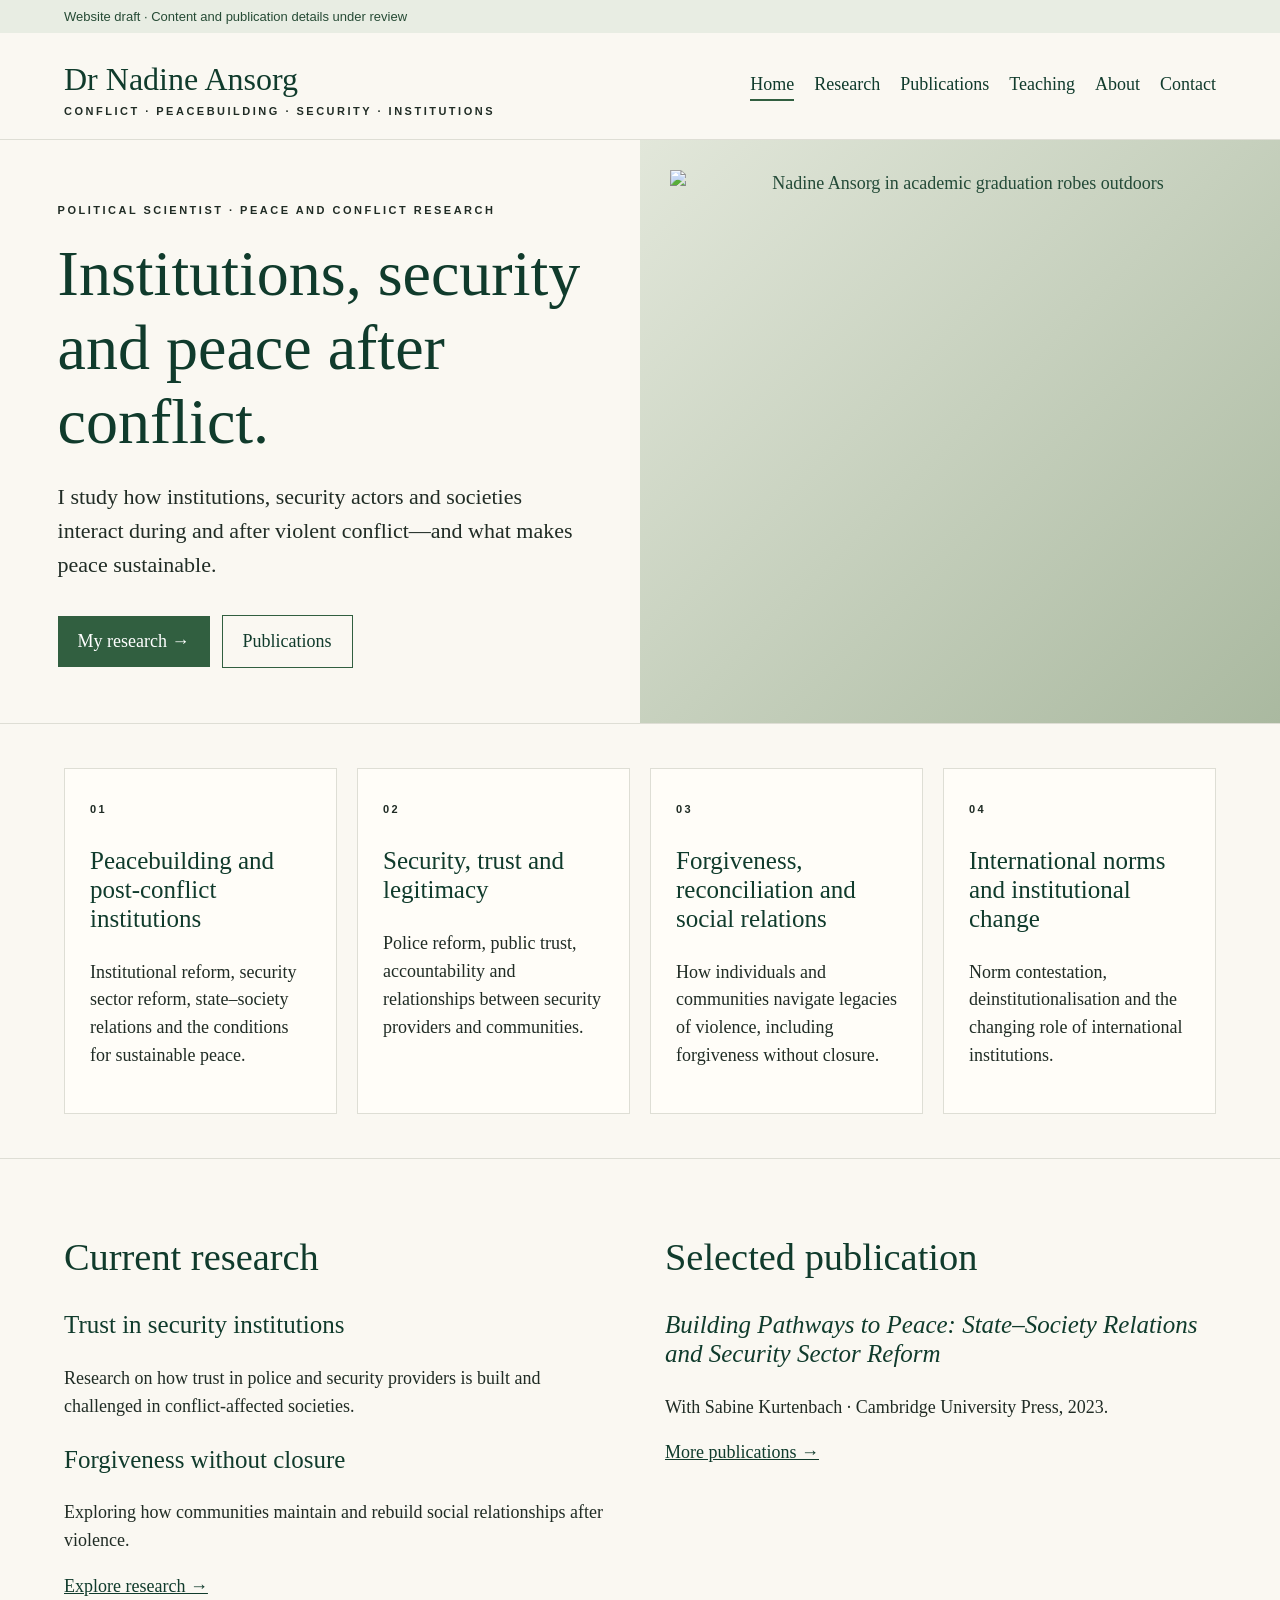
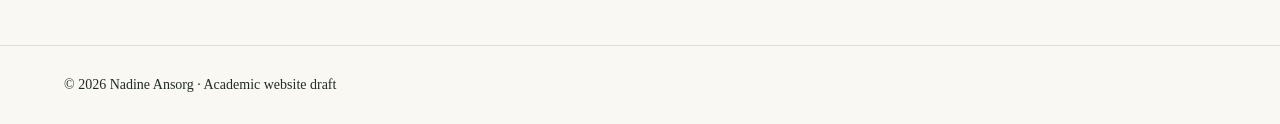
==== index.html @ 6b569afd "Prepare homepage for original graduation portrait" ====
<!doctype html><html lang="en"><head><meta charset="utf-8"><meta name="viewport" content="width=device-width,initial-scale=1"><meta name="description" content="Dr Nadine Ansorg: conflict, peacebuilding, security and institutions."><title>Home | Dr Nadine Ansorg</title><link rel="stylesheet" href="style.css"></head><body data-page="Home"><div class="draft">Website draft · Content and publication details under review</div><header></header><main><div class="hero"><div class="copy"><span class="eyebrow">Political scientist · Peace and conflict research</span><h1>Institutions, security and peace after conflict.</h1><p class="lead">I study how institutions, security actors and societies interact during and after violent conflict—and what makes peace sustainable.</p><a class="button" href="research.html">My research →</a><a class="button alt" href="publications.html">Publications</a></div><div class="photo"><img src="assets/portrait.jpg" alt="Nadine Ansorg in academic graduation robes outdoors" loading="eager"></div></div><section class="divider"><div class="grid"><article class="tile"><span class="eyebrow">01</span><h3>Peacebuilding and post-conflict institutions</h3><p>Institutional reform, security sector reform, state–society relations and the conditions for sustainable peace.</p></article><article class="tile"><span class="eyebrow">02</span><h3>Security, trust and legitimacy</h3><p>Police reform, public trust, accountability and relationships between security providers and communities.</p></article><article class="tile"><span class="eyebrow">03</span><h3>Forgiveness, reconciliation and social relations</h3><p>How individuals and communities navigate legacies of violence, including forgiveness without closure.</p></article><article class="tile"><span class="eyebrow">04</span><h3>International norms and institutional change</h3><p>Norm contestation, deinstitutionalisation and the changing role of international institutions.</p></article></div></section><section class="divider split"><div><h2>Current research</h2><h3>Trust in security institutions</h3><p>Research on how trust in police and security providers is built and challenged in conflict-affected societies.</p><h3>Forgiveness without closure</h3><p>Exploring how communities maintain and rebuild social relationships after violence.</p><a href="research.html">Explore research →</a></div><div><h2>Selected publication</h2><h3><em>Building Pathways to Peace: State–Society Relations and Security Sector Reform</em></h3><p>With Sabine Kurtenbach · Cambridge University Press, 2023.</p><a href="publications.html">More publications →</a></div></section></main><footer></footer><script src="site.js"></script></body></html>
---- style.css ----
:root{--g:#103b2c;--a:#315f40;--bg:#faf8f2;--line:#deded5}*{box-sizing:border-box}body{margin:0;background:var(--bg);color:#202c25;font:18px/1.55 Georgia,serif}a{color:var(--g)}header{display:flex;justify-content:space-between;gap:24px;align-items:center;padding:22px 5%;border-bottom:1px solid var(--line)}.brand{font-size:32px;text-decoration:none}.tag,.eyebrow{font:700 11px Arial,sans-serif;letter-spacing:2.5px;text-transform:uppercase}nav{display:flex;flex-wrap:wrap;gap:20px}nav a{text-decoration:none}nav .active{border-bottom:2px solid var(--a)}main{max-width:1450px;margin:auto}section,.intro{padding:44px 5%}.intro{max-width:950px}h1,h2,h3{color:var(--g);font-weight:400;line-height:1.15}h1{font-size:clamp(42px,5vw,75px);margin:15px 0}h2{font-size:clamp(30px,3vw,44px)}h3{font-size:25px}p{max-width:72ch}.lead{font-size:22px}.hero{display:grid;grid-template-columns:1fr 1fr;min-height:470px}.hero .copy{padding:55px 9%;align-self:center}.hero .photo{background:linear-gradient(135deg,#e2e7da,#aab9a0);display:grid;place-items:center;text-align:center;color:#244b38;padding:30px}.photo img{width:100%;height:100%;object-fit:cover}.button{display:inline-block;background:var(--a);color:white;padding:12px 20px;text-decoration:none;margin:10px 12px 0 0}.button.alt{background:transparent;border:1px solid var(--a);color:var(--g)}.grid{display:grid;grid-template-columns:repeat(4,1fr);gap:20px}.grid.two{grid-template-columns:repeat(2,1fr)}.tile{background:#fffdf8;border:1px solid var(--line);padding:25px;min-height:220px}.divider{border-top:1px solid var(--line)}.split{display:grid;grid-template-columns:1fr 1fr;gap:50px}.pub{padding:18px 0;border-bottom:1px solid var(--line)}.muted{color:#657066}.note{background:#eef0e8;padding:26px}.draft{background:#e8ede3;color:#264b35;padding:9px 5%;font:13px Arial,sans-serif}footer{border-top:1px solid var(--line);padding:28px 5%;font-size:14px}@media(max-width:900px){header{display:block}nav{margin-top:20px}.hero,.split{grid-template-columns:1fr}.hero .photo{min-height:320px}.grid{grid-template-columns:repeat(2,1fr)}}@media(max-width:580px){.grid,.grid.two{grid-template-columns:1fr}section,.intro{padding:28px 5%}}
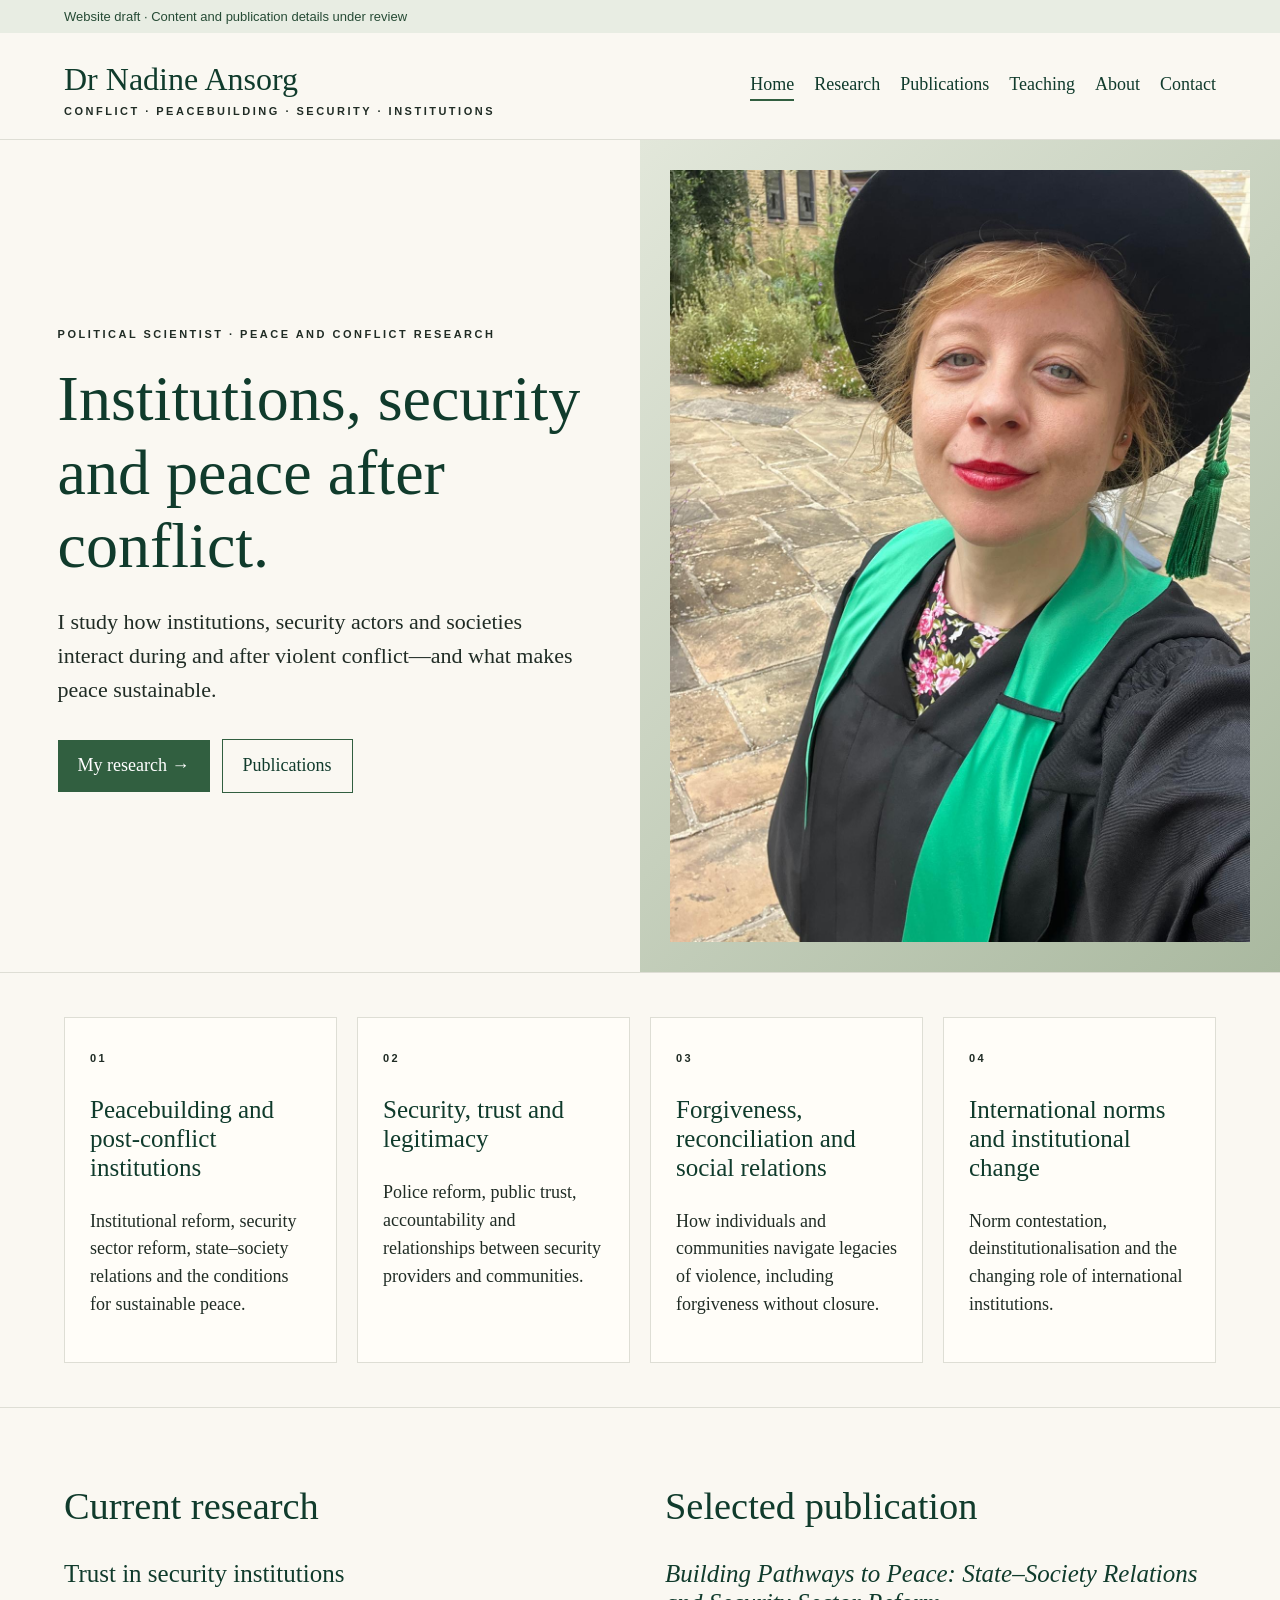
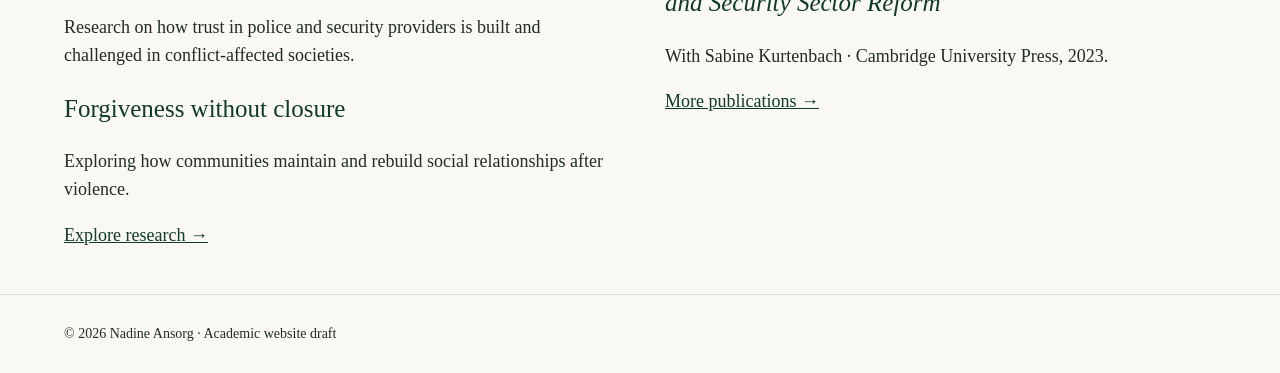
==== commit cf2b403a: "Connect homepage portrait to uploaded original photograph" ====
--- a/index.html
+++ b/index.html
@@ -1 +1 @@
-<!doctype html><html lang="en"><head><meta charset="utf-8"><meta name="viewport" content="width=device-width,initial-scale=1"><meta name="description" content="Dr Nadine Ansorg: conflict, peacebuilding, security and institutions."><title>Home | Dr Nadine Ansorg</title><link rel="stylesheet" href="style.css"></head><body data-page="Home"><div class="draft">Website draft · Content and publication details under review</div><header></header><main><div class="hero"><div class="copy"><span class="eyebrow">Political scientist · Peace and conflict research</span><h1>Institutions, security and peace after conflict.</h1><p class="lead">I study how institutions, security actors and societies interact during and after violent conflict—and what makes peace sustainable.</p><a class="button" href="research.html">My research →</a><a class="button alt" href="publications.html">Publications</a></div><div class="photo"><img src="assets/portrait.jpg" alt="Nadine Ansorg in academic graduation robes outdoors" loading="eager"></div></div><section class="divider"><div class="grid"><article class="tile"><span class="eyebrow">01</span><h3>Peacebuilding and post-conflict institutions</h3><p>Institutional reform, security sector reform, state–society relations and the conditions for sustainable peace.</p></article><article class="tile"><span class="eyebrow">02</span><h3>Security, trust and legitimacy</h3><p>Police reform, public trust, accountability and relationships between security providers and communities.</p></article><article class="tile"><span class="eyebrow">03</span><h3>Forgiveness, reconciliation and social relations</h3><p>How individuals and communities navigate legacies of violence, including forgiveness without closure.</p></article><article class="tile"><span class="eyebrow">04</span><h3>International norms and institutional change</h3><p>Norm contestation, deinstitutionalisation and the changing role of international institutions.</p></article></div></section><section class="divider split"><div><h2>Current research</h2><h3>Trust in security institutions</h3><p>Research on how trust in police and security providers is built and challenged in conflict-affected societies.</p><h3>Forgiveness without closure</h3><p>Exploring how communities maintain and rebuild social relationships after violence.</p><a href="research.html">Explore research →</a></div><div><h2>Selected publication</h2><h3><em>Building Pathways to Peace: State–Society Relations and Security Sector Reform</em></h3><p>With Sabine Kurtenbach · Cambridge University Press, 2023.</p><a href="publications.html">More publications →</a></div></section></main><footer></footer><script src="site.js"></script></body></html>+<!doctype html><html lang="en"><head><meta charset="utf-8"><meta name="viewport" content="width=device-width,initial-scale=1"><meta name="description" content="Dr Nadine Ansorg: conflict, peacebuilding, security and institutions."><title>Home | Dr Nadine Ansorg</title><link rel="stylesheet" href="style.css"></head><body data-page="Home"><div class="draft">Website draft · Content and publication details under review</div><header></header><main><div class="hero"><div class="copy"><span class="eyebrow">Political scientist · Peace and conflict research</span><h1>Institutions, security and peace after conflict.</h1><p class="lead">I study how institutions, security actors and societies interact during and after violent conflict—and what makes peace sustainable.</p><a class="button" href="research.html">My research →</a><a class="button alt" href="publications.html">Publications</a></div><div class="photo"><img src="WhatsApp%20Image%202026-11-01%20at%2011.00.04%20%282%29.jpeg" alt="Nadine Ansorg in academic graduation robes outdoors" loading="eager"></div></div><section class="divider"><div class="grid"><article class="tile"><span class="eyebrow">01</span><h3>Peacebuilding and post-conflict institutions</h3><p>Institutional reform, security sector reform, state–society relations and the conditions for sustainable peace.</p></article><article class="tile"><span class="eyebrow">02</span><h3>Security, trust and legitimacy</h3><p>Police reform, public trust, accountability and relationships between security providers and communities.</p></article><article class="tile"><span class="eyebrow">03</span><h3>Forgiveness, reconciliation and social relations</h3><p>How individuals and communities navigate legacies of violence, including forgiveness without closure.</p></article><article class="tile"><span class="eyebrow">04</span><h3>International norms and institutional change</h3><p>Norm contestation, deinstitutionalisation and the changing role of international institutions.</p></article></div></section><section class="divider split"><div><h2>Current research</h2><h3>Trust in security institutions</h3><p>Research on how trust in police and security providers is built and challenged in conflict-affected societies.</p><h3>Forgiveness without closure</h3><p>Exploring how communities maintain and rebuild social relationships after violence.</p><a href="research.html">Explore research →</a></div><div><h2>Selected publication</h2><h3><em>Building Pathways to Peace: State–Society Relations and Security Sector Reform</em></h3><p>With Sabine Kurtenbach · Cambridge University Press, 2023.</p><a href="publications.html">More publications →</a></div></section></main><footer></footer><script src="site.js"></script></body></html>
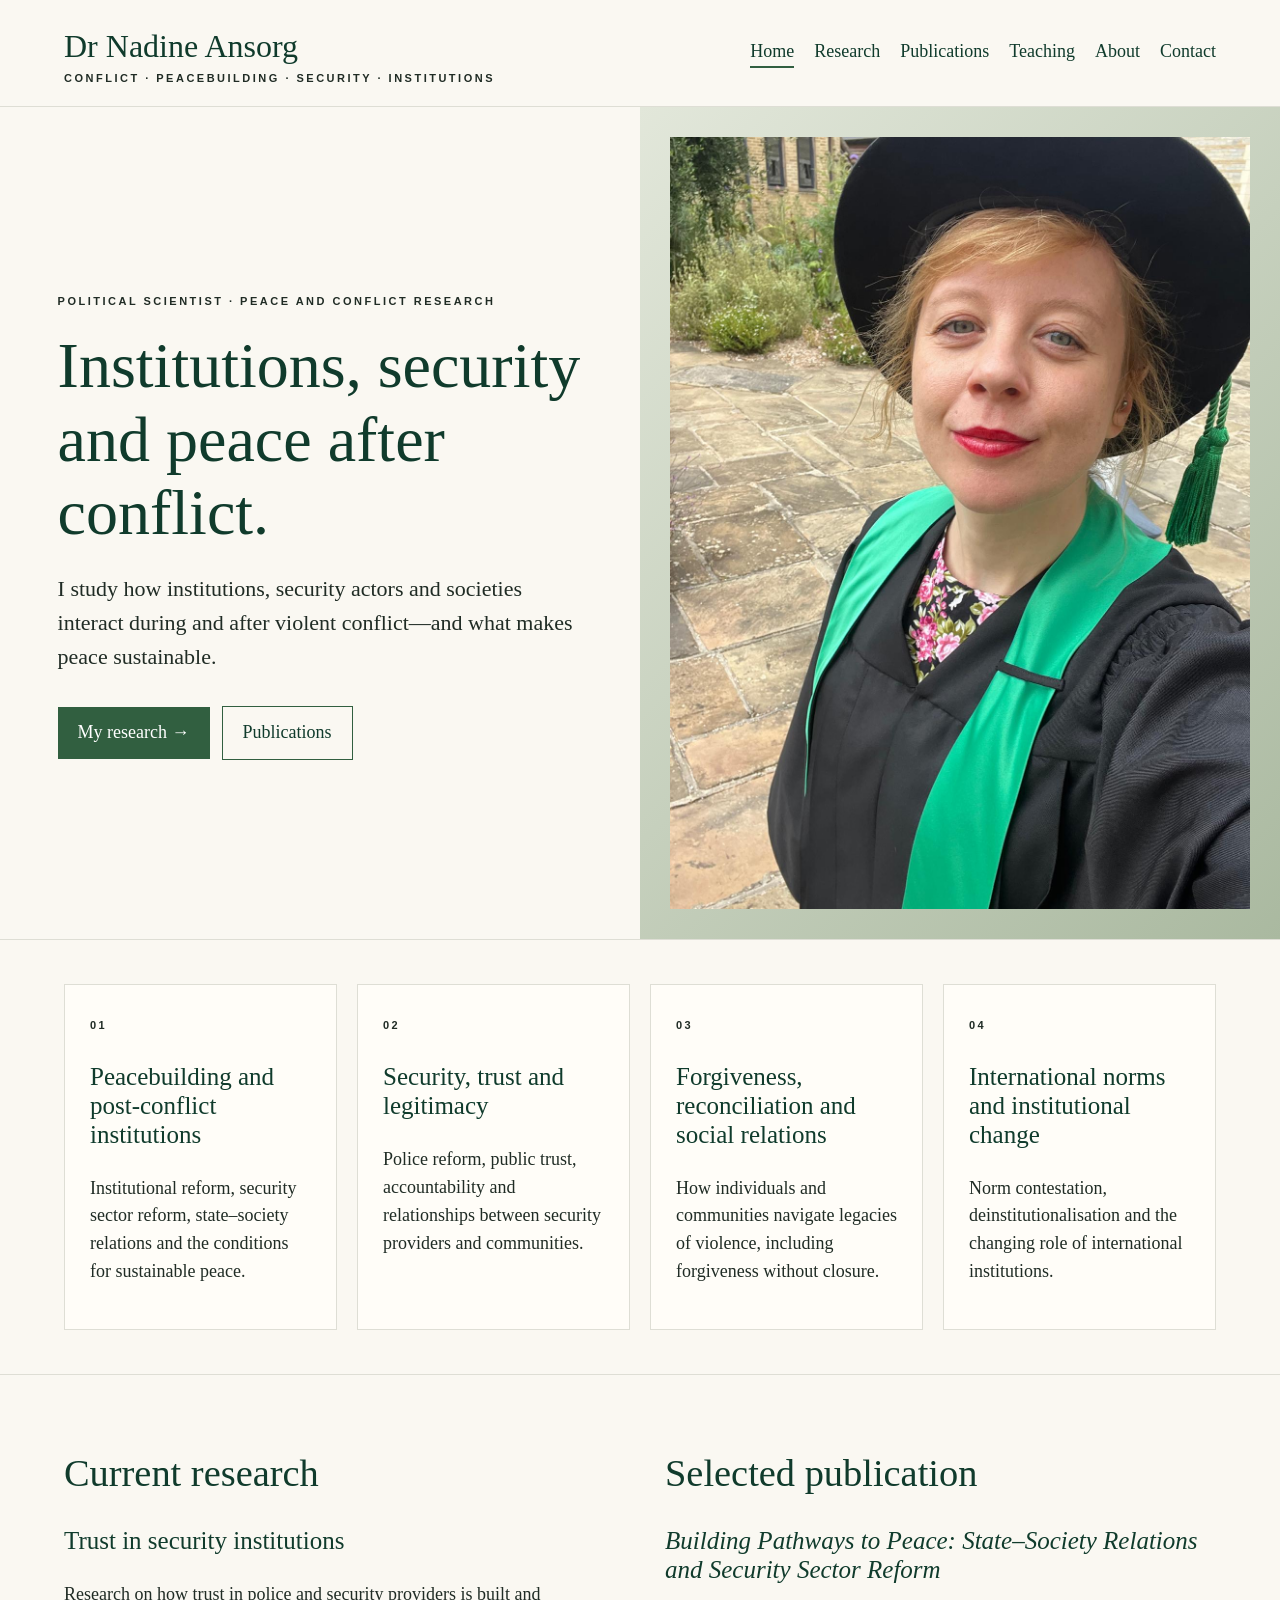
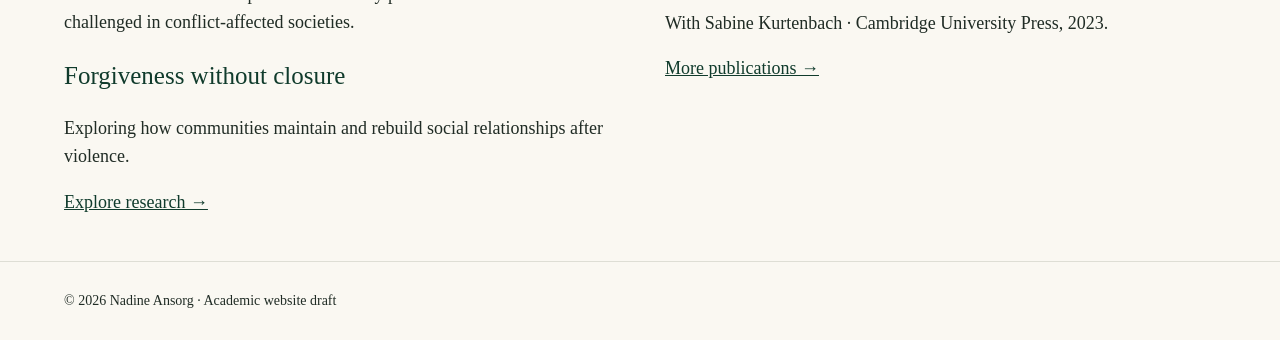
==== commit 6ec63e39: "Remove draft labels for website launch" ====
--- a/index.html
+++ b/index.html
@@ -1 +1 @@
-<!doctype html><html lang="en"><head><meta charset="utf-8"><meta name="viewport" content="width=device-width,initial-scale=1"><meta name="description" content="Dr Nadine Ansorg: conflict, peacebuilding, security and institutions."><title>Home | Dr Nadine Ansorg</title><link rel="stylesheet" href="style.css"></head><body data-page="Home"><div class="draft">Website draft · Content and publication details under review</div><header></header><main><div class="hero"><div class="copy"><span class="eyebrow">Political scientist · Peace and conflict research</span><h1>Institutions, security and peace after conflict.</h1><p class="lead">I study how institutions, security actors and societies interact during and after violent conflict—and what makes peace sustainable.</p><a class="button" href="research.html">My research →</a><a class="button alt" href="publications.html">Publications</a></div><div class="photo"><img src="WhatsApp%20Image%202026-11-01%20at%2011.00.04%20%282%29.jpeg" alt="Nadine Ansorg in academic graduation robes outdoors" loading="eager"></div></div><section class="divider"><div class="grid"><article class="tile"><span class="eyebrow">01</span><h3>Peacebuilding and post-conflict institutions</h3><p>Institutional reform, security sector reform, state–society relations and the conditions for sustainable peace.</p></article><article class="tile"><span class="eyebrow">02</span><h3>Security, trust and legitimacy</h3><p>Police reform, public trust, accountability and relationships between security providers and communities.</p></article><article class="tile"><span class="eyebrow">03</span><h3>Forgiveness, reconciliation and social relations</h3><p>How individuals and communities navigate legacies of violence, including forgiveness without closure.</p></article><article class="tile"><span class="eyebrow">04</span><h3>International norms and institutional change</h3><p>Norm contestation, deinstitutionalisation and the changing role of international institutions.</p></article></div></section><section class="divider split"><div><h2>Current research</h2><h3>Trust in security institutions</h3><p>Research on how trust in police and security providers is built and challenged in conflict-affected societies.</p><h3>Forgiveness without closure</h3><p>Exploring how communities maintain and rebuild social relationships after violence.</p><a href="research.html">Explore research →</a></div><div><h2>Selected publication</h2><h3><em>Building Pathways to Peace: State–Society Relations and Security Sector Reform</em></h3><p>With Sabine Kurtenbach · Cambridge University Press, 2023.</p><a href="publications.html">More publications →</a></div></section></main><footer></footer><script src="site.js"></script></body></html>+<!doctype html><html lang="en"><head><meta charset="utf-8"><meta name="viewport" content="width=device-width,initial-scale=1"><meta name="description" content="Dr Nadine Ansorg: conflict, peacebuilding, security and institutions."><title>Home | Dr Nadine Ansorg</title><link rel="stylesheet" href="style.css"></head><body data-page="Home"><header></header><main><div class="hero"><div class="copy"><span class="eyebrow">Political scientist · Peace and conflict research</span><h1>Institutions, security and peace after conflict.</h1><p class="lead">I study how institutions, security actors and societies interact during and after violent conflict—and what makes peace sustainable.</p><a class="button" href="research.html">My research →</a><a class="button alt" href="publications.html">Publications</a></div><div class="photo"><img src="WhatsApp%20Image%202026-11-01%20at%2011.00.04%20%282%29.jpeg" alt="Nadine Ansorg in academic graduation robes outdoors" loading="eager"></div></div><section class="divider"><div class="grid"><article class="tile"><span class="eyebrow">01</span><h3>Peacebuilding and post-conflict institutions</h3><p>Institutional reform, security sector reform, state–society relations and the conditions for sustainable peace.</p></article><article class="tile"><span class="eyebrow">02</span><h3>Security, trust and legitimacy</h3><p>Police reform, public trust, accountability and relationships between security providers and communities.</p></article><article class="tile"><span class="eyebrow">03</span><h3>Forgiveness, reconciliation and social relations</h3><p>How individuals and communities navigate legacies of violence, including forgiveness without closure.</p></article><article class="tile"><span class="eyebrow">04</span><h3>International norms and institutional change</h3><p>Norm contestation, deinstitutionalisation and the changing role of international institutions.</p></article></div></section><section class="divider split"><div><h2>Current research</h2><h3>Trust in security institutions</h3><p>Research on how trust in police and security providers is built and challenged in conflict-affected societies.</p><h3>Forgiveness without closure</h3><p>Exploring how communities maintain and rebuild social relationships after violence.</p><a href="research.html">Explore research →</a></div><div><h2>Selected publication</h2><h3><em>Building Pathways to Peace: State–Society Relations and Security Sector Reform</em></h3><p>With Sabine Kurtenbach · Cambridge University Press, 2023.</p><a href="publications.html">More publications →</a></div></section></main><footer></footer><script src="site.js"></script></body></html>
--- a/style.css
+++ b/style.css
@@ -1 +1,11 @@
-:root{--g:#103b2c;--a:#315f40;--bg:#faf8f2;--line:#deded5}*{box-sizing:border-box}body{margin:0;background:var(--bg);color:#202c25;font:18px/1.55 Georgia,serif}a{color:var(--g)}header{display:flex;justify-content:space-between;gap:24px;align-items:center;padding:22px 5%;border-bottom:1px solid var(--line)}.brand{font-size:32px;text-decoration:none}.tag,.eyebrow{font:700 11px Arial,sans-serif;letter-spacing:2.5px;text-transform:uppercase}nav{display:flex;flex-wrap:wrap;gap:20px}nav a{text-decoration:none}nav .active{border-bottom:2px solid var(--a)}main{max-width:1450px;margin:auto}section,.intro{padding:44px 5%}.intro{max-width:950px}h1,h2,h3{color:var(--g);font-weight:400;line-height:1.15}h1{font-size:clamp(42px,5vw,75px);margin:15px 0}h2{font-size:clamp(30px,3vw,44px)}h3{font-size:25px}p{max-width:72ch}.lead{font-size:22px}.hero{display:grid;grid-template-columns:1fr 1fr;min-height:470px}.hero .copy{padding:55px 9%;align-self:center}.hero .photo{background:linear-gradient(135deg,#e2e7da,#aab9a0);display:grid;place-items:center;text-align:center;color:#244b38;padding:30px}.photo img{width:100%;height:100%;object-fit:cover}.button{display:inline-block;background:var(--a);color:white;padding:12px 20px;text-decoration:none;margin:10px 12px 0 0}.button.alt{background:transparent;border:1px solid var(--a);color:var(--g)}.grid{display:grid;grid-template-columns:repeat(4,1fr);gap:20px}.grid.two{grid-template-columns:repeat(2,1fr)}.tile{background:#fffdf8;border:1px solid var(--line);padding:25px;min-height:220px}.divider{border-top:1px solid var(--line)}.split{display:grid;grid-template-columns:1fr 1fr;gap:50px}.pub{padding:18px 0;border-bottom:1px solid var(--line)}.muted{color:#657066}.note{background:#eef0e8;padding:26px}.draft{background:#e8ede3;color:#264b35;padding:9px 5%;font:13px Arial,sans-serif}footer{border-top:1px solid var(--line);padding:28px 5%;font-size:14px}@media(max-width:900px){header{display:block}nav{margin-top:20px}.hero,.split{grid-template-columns:1fr}.hero .photo{min-height:320px}.grid{grid-template-columns:repeat(2,1fr)}}@media(max-width:580px){.grid,.grid.two{grid-template-columns:1fr}section,.intro{padding:28px 5%}}+:root{--g:#103b2c;--a:#315f40;--bg:#faf8f2;--line:#deded5}*{box-sizing:border-box}body{margin:0;background:var(--bg);color:#202c25;font:18px/1.55 Georgia,serif}a{color:var(--g)}header{display:flex;justify-content:space-between;gap:24px;align-items:center;padding:22px 5%;border-bottom:1px solid var(--line)}.brand{font-size:32px;text-decoration:none}.tag,.eyebrow{font:700 11px Arial,sans-serif;letter-spacing:2.5px;text-transform:uppercase}nav{display:flex;flex-wrap:wrap;gap:20px}nav a{text-decoration:none}nav .active{border-bottom:2px solid var(--a)}main{max-width:1450px;margin:auto}section,.intro{padding:44px 5%}.intro{max-width:950px}h1,h2,h3{color:var(--g);font-weight:400;line-height:1.15}h1{font-size:clamp(42px,5vw,75px);margin:15px 0}h2{font-size:clamp(30px,3vw,44px)}h3{font-size:25px}p{max-width:72ch}.lead{font-size:22px}.hero{display:grid;grid-template-columns:1fr 1fr;min-height:470px}.hero .copy{padding:55px 9%;align-self:center}.hero .photo{background:linear-gradient(135deg,#e2e7da,#aab9a0);display:grid;place-items:center;text-align:center;color:#244b38;padding:30px}.photo img{width:100%;height:100%;object-fit:cover}.button{display:inline-block;background:var(--a);color:white;padding:12px 20px;text-decoration:none;margin:10px 12px 0 0}.button.alt{background:transparent;border:1px solid var(--a);color:var(--g)}.grid{display:grid;grid-template-columns:repeat(4,1fr);gap:20px}.grid.two{grid-template-columns:repeat(2,1fr)}.tile{background:#fffdf8;border:1px solid var(--line);padding:25px;min-height:220px}.divider{border-top:1px solid var(--line)}.split{display:grid;grid-template-columns:1fr 1fr;gap:50px}.pub{padding:18px 0;border-bottom:1px solid var(--line)}.muted{color:#657066}.note{background:#eef0e8;padding:26px}.draft{background:#e8ede3;color:#264b35;padding:9px 5%;font:13px Arial,sans-serif}footer{border-top:1px solid var(--line);padding:28px 5%;font-size:14px}@media(max-width:900px){header{display:block}nav{margin-top:20px}.hero,.split{grid-template-columns:1fr}.hero .photo{min-height:320px}.grid{grid-template-columns:repeat(2,1fr)}}@media(max-width:580px){.grid,.grid.two{grid-template-columns:1fr}section,.intro{padding:28px 5%}}
+.about-portrait{min-height:380px;max-height:620px;overflow:hidden;background:#e2e7da}.about-portrait img{width:100%;height:100%;max-height:620px;object-fit:cover;display:block}
+
+.books-list{display:grid;grid-template-columns:repeat(2,minmax(0,1fr));gap:28px}.book-entry{display:grid;grid-template-columns:130px 1fr;gap:22px;padding:22px 0;border-bottom:1px solid var(--line)}.book-entry h3,.pub h3{margin:10px 0}.book-cover{aspect-ratio:2/3;background:#dce4d7;color:#214734;padding:14px;display:flex;flex-direction:column;justify-content:space-between;overflow-wrap:anywhere;font-size:13px}.book-cover strong{font-size:16px;line-height:1.25;font-weight:normal}.pub{max-width:900px}@media(max-width:800px){.books-list{grid-template-columns:1fr}}@media(max-width:480px){.book-entry{grid-template-columns:95px 1fr;gap:14px}}
+
+.real-cover{padding:0;background:#e3e9dd;position:relative;overflow:hidden}.real-cover img{width:100%;height:100%;object-fit:contain;display:block}.real-cover .cover-fallback{display:none}.real-cover.no-image{padding:14px}.real-cover.no-image .cover-fallback{display:block}.pub a,.book-entry a{font:14px Arial,sans-serif;color:#315f40;text-underline-offset:3px}.pub h3{font-size:23px}
+
+.supervision-list{list-style:none;margin:16px 0 0;padding:0}.supervision-list li{padding:15px 0;border-bottom:1px solid var(--line)}.supervision-list strong{display:block;margin-bottom:5px}.supervision-list span{display:block;line-height:1.55}
+
+/* Responsive navigation and readability refinements */
+@media(max-width:580px){header{padding:18px 5%}.brand{font-size:27px}.tag{letter-spacing:1.5px;line-height:1.5;margin-top:5px}nav{gap:10px 16px}nav a{font-size:16px}.hero .copy{padding:35px 5%}.hero .photo{padding:0;min-height:260px}.lead{font-size:20px}.tile{min-height:0;padding:20px}.book-entry{grid-template-columns:minmax(80px,95px) minmax(0,1fr)}.book-entry h3{overflow-wrap:anywhere;font-size:21px}.supervision-list li{overflow-wrap:anywhere}}a:focus-visible{outline:2px solid var(--a);outline-offset:3px}
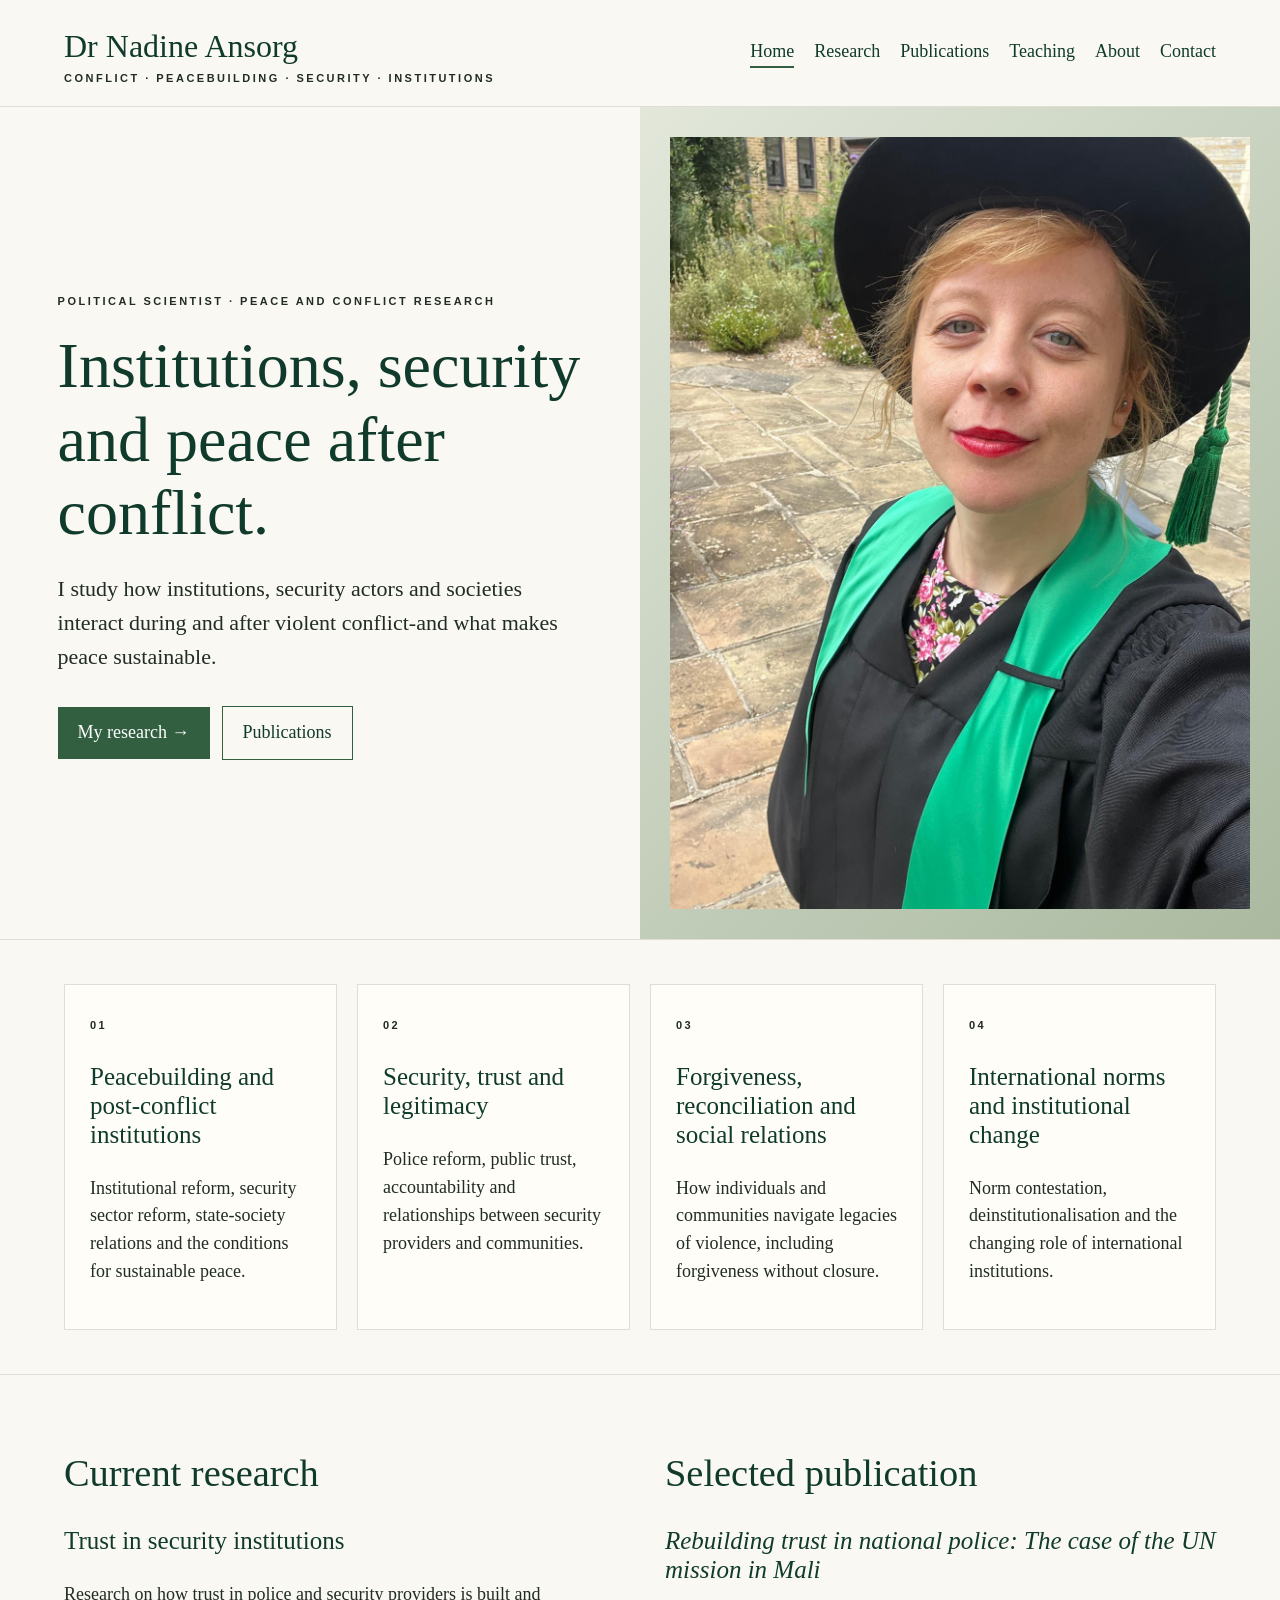
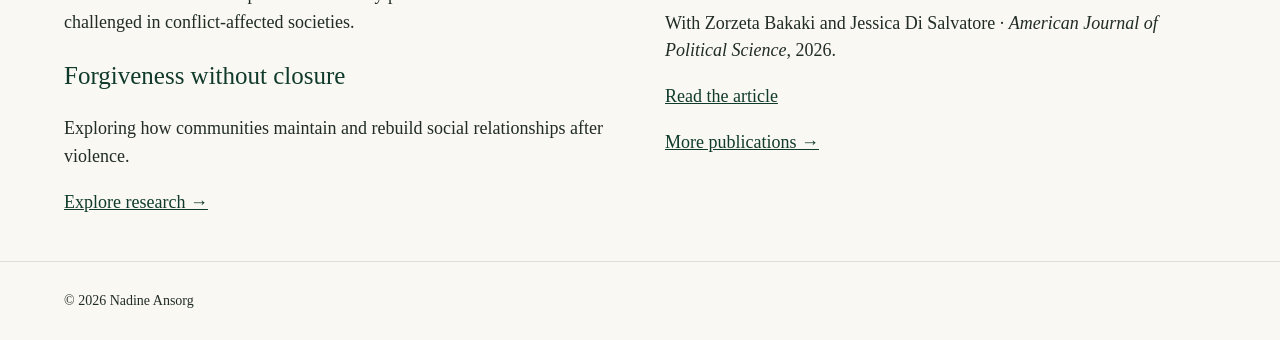
==== commit f7691b2a: "Update website content and navigation following review" ====
--- a/index.html
+++ b/index.html
@@ -1 +1 @@
-<!doctype html><html lang="en"><head><meta charset="utf-8"><meta name="viewport" content="width=device-width,initial-scale=1"><meta name="description" content="Dr Nadine Ansorg: conflict, peacebuilding, security and institutions."><title>Home | Dr Nadine Ansorg</title><link rel="stylesheet" href="style.css"></head><body data-page="Home"><header></header><main><div class="hero"><div class="copy"><span class="eyebrow">Political scientist · Peace and conflict research</span><h1>Institutions, security and peace after conflict.</h1><p class="lead">I study how institutions, security actors and societies interact during and after violent conflict—and what makes peace sustainable.</p><a class="button" href="research.html">My research →</a><a class="button alt" href="publications.html">Publications</a></div><div class="photo"><img src="WhatsApp%20Image%202026-11-01%20at%2011.00.04%20%282%29.jpeg" alt="Nadine Ansorg in academic graduation robes outdoors" loading="eager"></div></div><section class="divider"><div class="grid"><article class="tile"><span class="eyebrow">01</span><h3>Peacebuilding and post-conflict institutions</h3><p>Institutional reform, security sector reform, state–society relations and the conditions for sustainable peace.</p></article><article class="tile"><span class="eyebrow">02</span><h3>Security, trust and legitimacy</h3><p>Police reform, public trust, accountability and relationships between security providers and communities.</p></article><article class="tile"><span class="eyebrow">03</span><h3>Forgiveness, reconciliation and social relations</h3><p>How individuals and communities navigate legacies of violence, including forgiveness without closure.</p></article><article class="tile"><span class="eyebrow">04</span><h3>International norms and institutional change</h3><p>Norm contestation, deinstitutionalisation and the changing role of international institutions.</p></article></div></section><section class="divider split"><div><h2>Current research</h2><h3>Trust in security institutions</h3><p>Research on how trust in police and security providers is built and challenged in conflict-affected societies.</p><h3>Forgiveness without closure</h3><p>Exploring how communities maintain and rebuild social relationships after violence.</p><a href="research.html">Explore research →</a></div><div><h2>Selected publication</h2><h3><em>Building Pathways to Peace: State–Society Relations and Security Sector Reform</em></h3><p>With Sabine Kurtenbach · Cambridge University Press, 2023.</p><a href="publications.html">More publications →</a></div></section></main><footer></footer><script src="site.js"></script></body></html>+<!doctype html><html lang="en"><head><meta charset="utf-8"><meta name="viewport" content="width=device-width,initial-scale=1"><meta name="description" content="Dr Nadine Ansorg: conflict, peacebuilding, security and institutions."><title>Home | Dr Nadine Ansorg</title><link rel="stylesheet" href="style.css"></head><body data-page="Home"><header></header><main><div class="hero"><div class="copy"><span class="eyebrow">Political scientist · Peace and conflict research</span><h1>Institutions, security and peace after conflict.</h1><p class="lead">I study how institutions, security actors and societies interact during and after violent conflict-and what makes peace sustainable.</p><a class="button" href="research.html">My research →</a><a class="button alt" href="publications.html">Publications</a></div><div class="photo"><img src="WhatsApp%20Image%202026-11-01%20at%2011.00.04%20%282%29.jpeg" alt="Nadine Ansorg in academic graduation robes outdoors" loading="eager"></div></div><section class="divider"><div class="grid"><article class="tile"><span class="eyebrow">01</span><h3>Peacebuilding and post-conflict institutions</h3><p>Institutional reform, security sector reform, state-society relations and the conditions for sustainable peace.</p></article><article class="tile"><span class="eyebrow">02</span><h3>Security, trust and legitimacy</h3><p>Police reform, public trust, accountability and relationships between security providers and communities.</p></article><article class="tile"><span class="eyebrow">03</span><h3>Forgiveness, reconciliation and social relations</h3><p>How individuals and communities navigate legacies of violence, including forgiveness without closure.</p></article><article class="tile"><span class="eyebrow">04</span><h3>International norms and institutional change</h3><p>Norm contestation, deinstitutionalisation and the changing role of international institutions.</p></article></div></section><section class="divider split"><div><h2>Current research</h2><h3>Trust in security institutions</h3><p>Research on how trust in police and security providers is built and challenged in conflict-affected societies.</p><h3>Forgiveness without closure</h3><p>Exploring how communities maintain and rebuild social relationships after violence.</p><a href="research.html">Explore research →</a></div><div><h2>Selected publication</h2><h3><em>Rebuilding trust in national police: The case of the UN mission in Mali</em></h3><p>With Zorzeta Bakaki and Jessica Di Salvatore · <em>American Journal of Political Science</em>, 2026.</p><p><a href="https://doi.org/10.1111/ajps.70066" target="_blank" rel="noopener noreferrer">Read the article</a></p><a href="publications.html">More publications →</a></div></section></main><footer></footer><script src="site.js"></script></body></html>
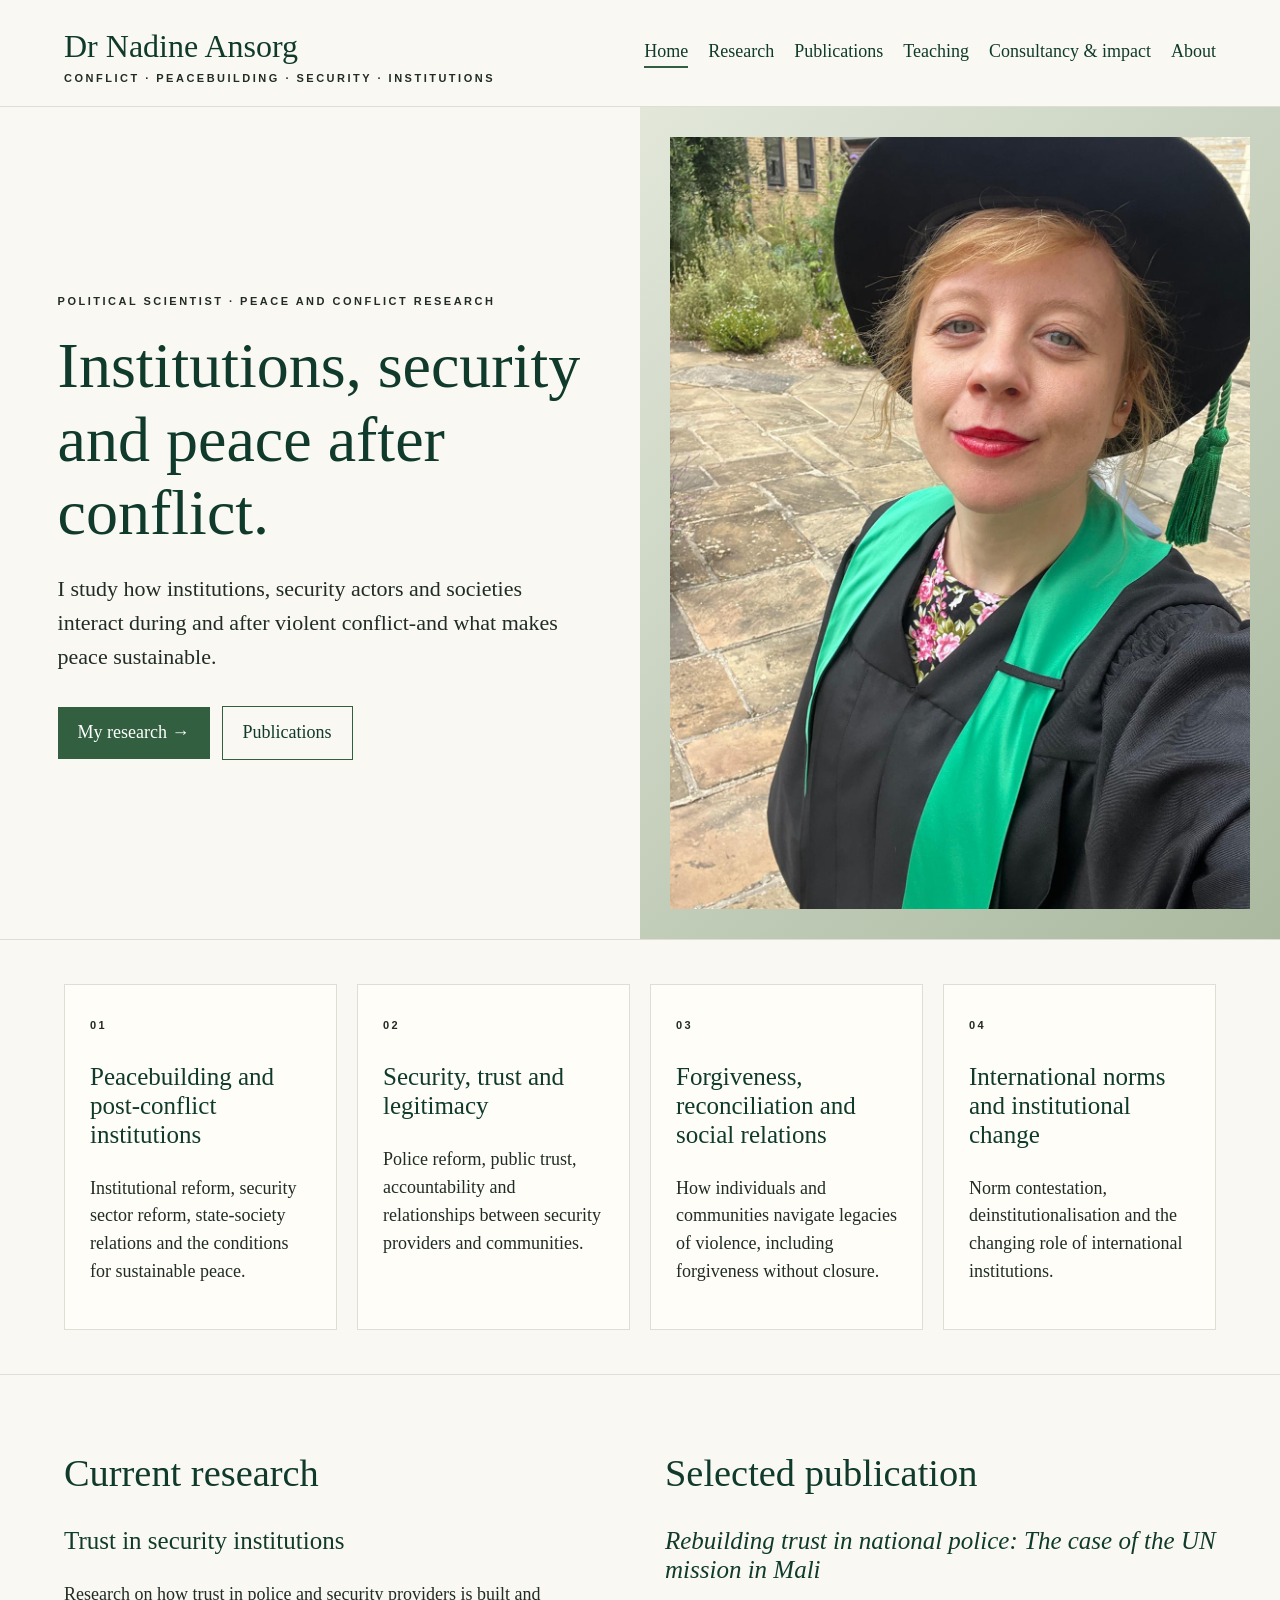
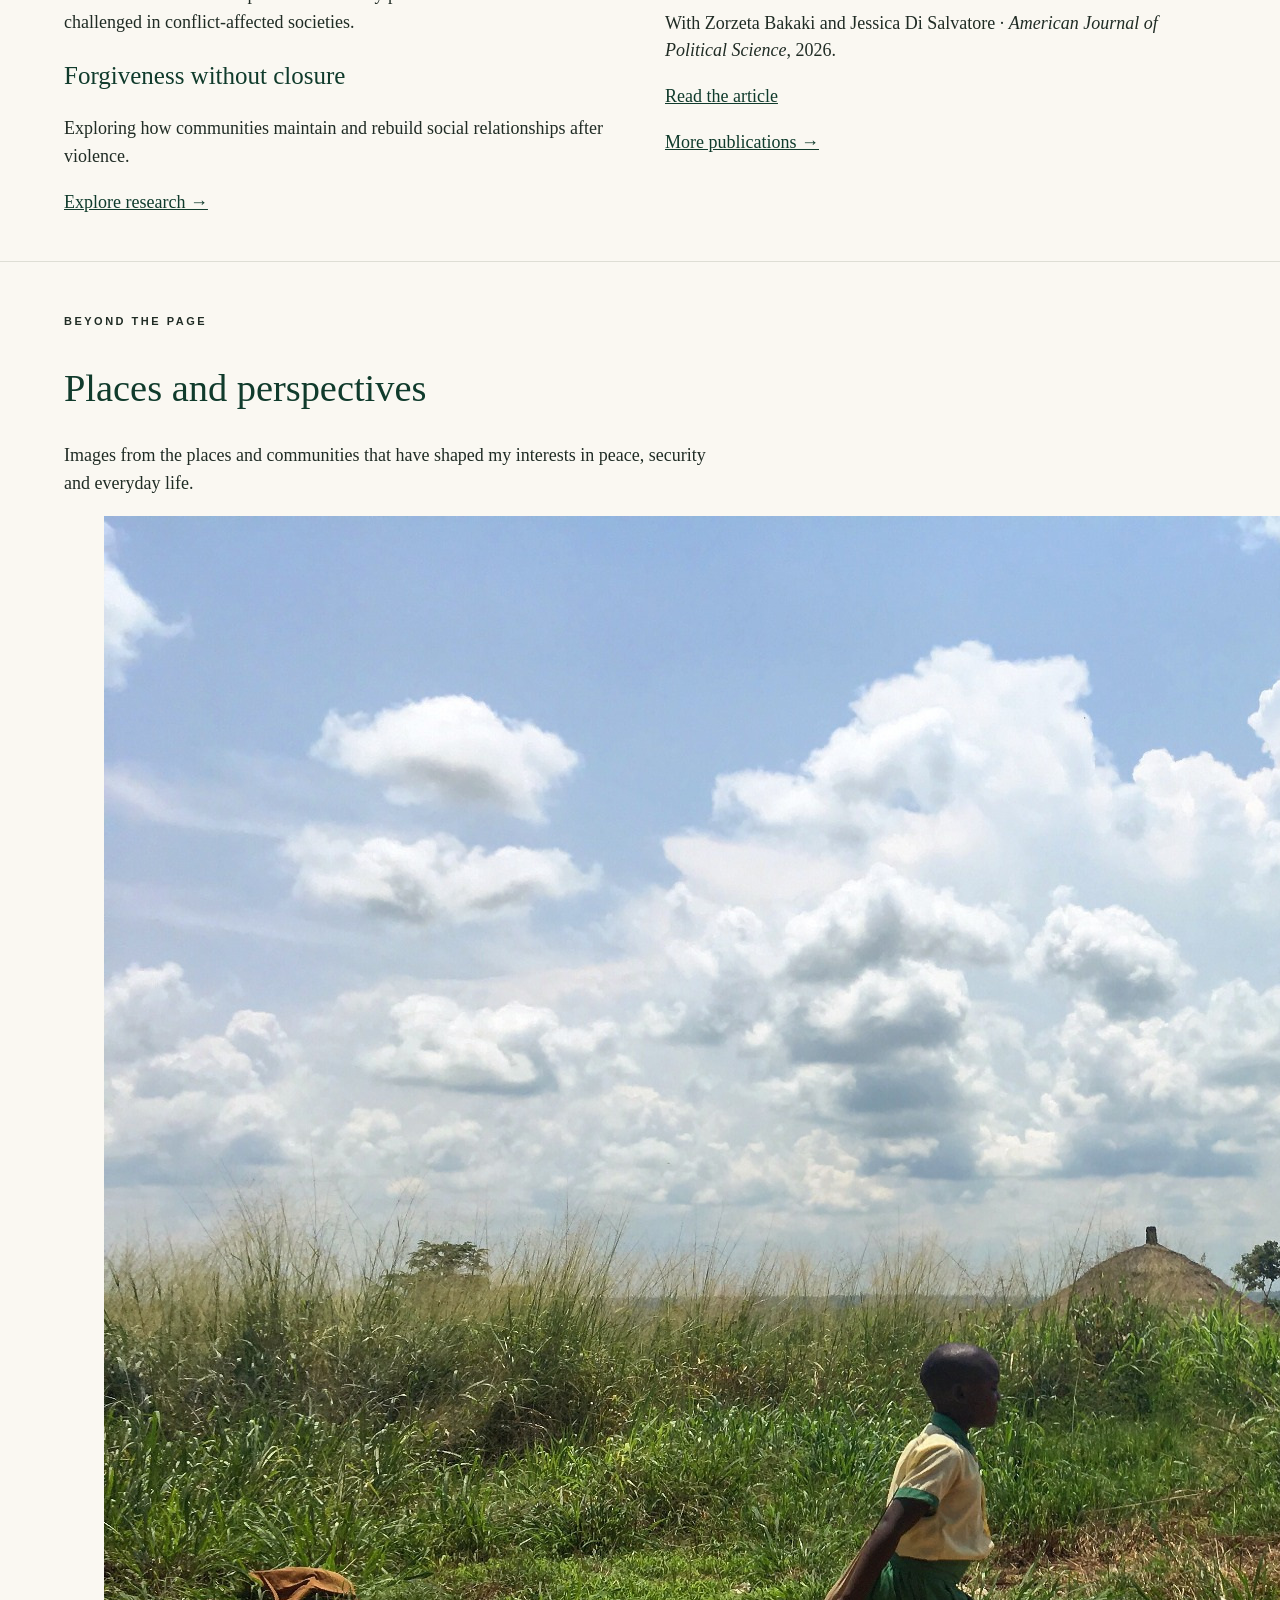
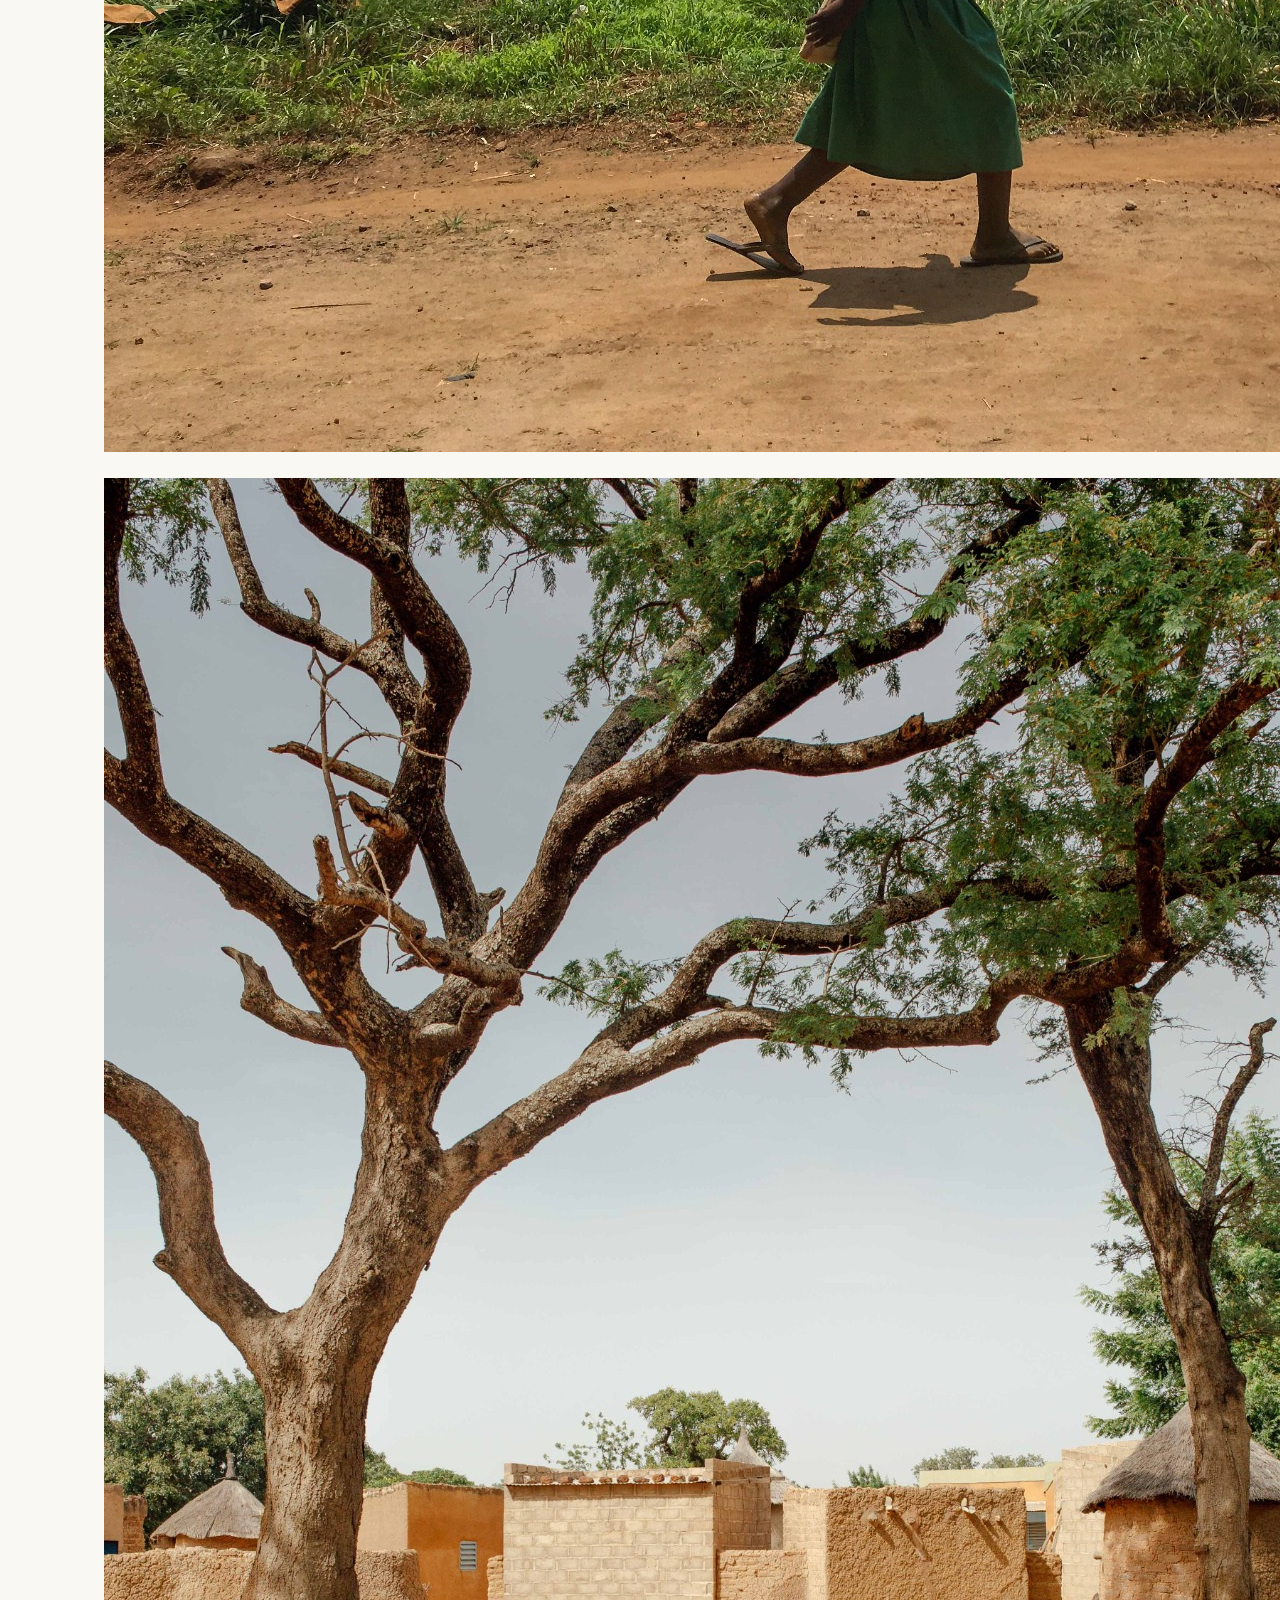
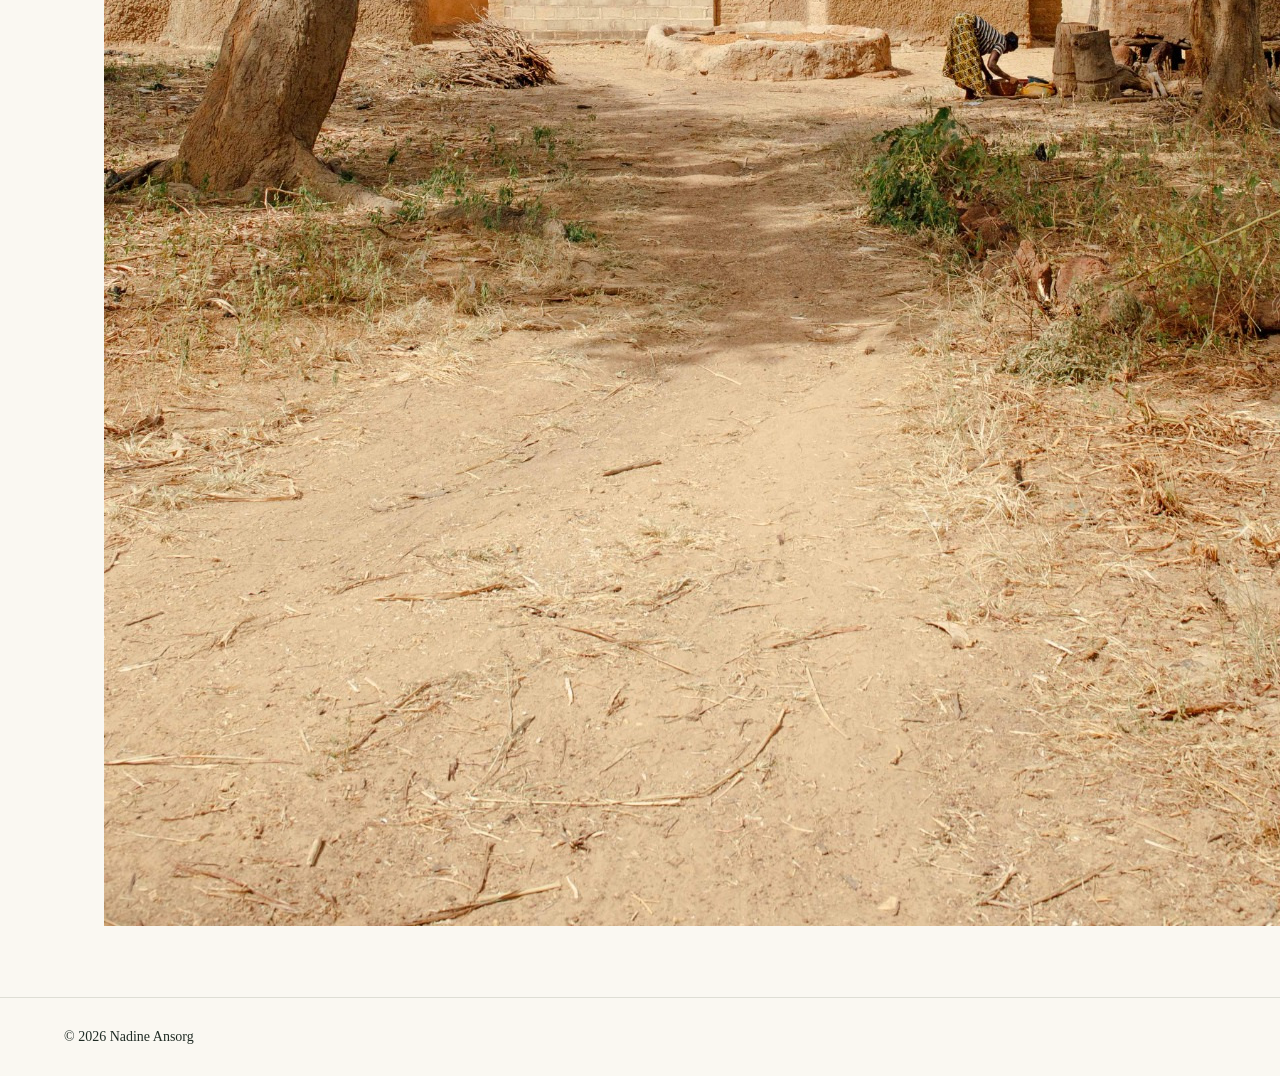
==== commit eadfb449: "Add original field photographs to homepage" ====
--- a/index.html
+++ b/index.html
@@ -1 +1 @@
-<!doctype html><html lang="en"><head><meta charset="utf-8"><meta name="viewport" content="width=device-width,initial-scale=1"><meta name="description" content="Dr Nadine Ansorg: conflict, peacebuilding, security and institutions."><title>Home | Dr Nadine Ansorg</title><link rel="stylesheet" href="style.css"></head><body data-page="Home"><header></header><main><div class="hero"><div class="copy"><span class="eyebrow">Political scientist · Peace and conflict research</span><h1>Institutions, security and peace after conflict.</h1><p class="lead">I study how institutions, security actors and societies interact during and after violent conflict-and what makes peace sustainable.</p><a class="button" href="research.html">My research →</a><a class="button alt" href="publications.html">Publications</a></div><div class="photo"><img src="WhatsApp%20Image%202026-11-01%20at%2011.00.04%20%282%29.jpeg" alt="Nadine Ansorg in academic graduation robes outdoors" loading="eager"></div></div><section class="divider"><div class="grid"><article class="tile"><span class="eyebrow">01</span><h3>Peacebuilding and post-conflict institutions</h3><p>Institutional reform, security sector reform, state-society relations and the conditions for sustainable peace.</p></article><article class="tile"><span class="eyebrow">02</span><h3>Security, trust and legitimacy</h3><p>Police reform, public trust, accountability and relationships between security providers and communities.</p></article><article class="tile"><span class="eyebrow">03</span><h3>Forgiveness, reconciliation and social relations</h3><p>How individuals and communities navigate legacies of violence, including forgiveness without closure.</p></article><article class="tile"><span class="eyebrow">04</span><h3>International norms and institutional change</h3><p>Norm contestation, deinstitutionalisation and the changing role of international institutions.</p></article></div></section><section class="divider split"><div><h2>Current research</h2><h3>Trust in security institutions</h3><p>Research on how trust in police and security providers is built and challenged in conflict-affected societies.</p><h3>Forgiveness without closure</h3><p>Exploring how communities maintain and rebuild social relationships after violence.</p><a href="research.html">Explore research →</a></div><div><h2>Selected publication</h2><h3><em>Rebuilding trust in national police: The case of the UN mission in Mali</em></h3><p>With Zorzeta Bakaki and Jessica Di Salvatore · <em>American Journal of Political Science</em>, 2026.</p><p><a href="https://doi.org/10.1111/ajps.70066" target="_blank" rel="noopener noreferrer">Read the article</a></p><a href="publications.html">More publications →</a></div></section></main><footer></footer><script src="site.js"></script></body></html>+<!doctype html><html lang="en"><head><meta charset="utf-8"><meta name="viewport" content="width=device-width,initial-scale=1"><meta name="description" content="Dr Nadine Ansorg: conflict, peacebuilding, security and institutions."><title>Home | Dr Nadine Ansorg</title><link rel="stylesheet" href="style.css"></head><body data-page="Home"><header></header><main><div class="hero"><div class="copy"><span class="eyebrow">Political scientist · Peace and conflict research</span><h1>Institutions, security and peace after conflict.</h1><p class="lead">I study how institutions, security actors and societies interact during and after violent conflict-and what makes peace sustainable.</p><a class="button" href="research.html">My research →</a><a class="button alt" href="publications.html">Publications</a></div><div class="photo"><img src="WhatsApp%20Image%202026-11-01%20at%2011.00.04%20%282%29.jpeg" alt="Nadine Ansorg in academic graduation robes outdoors" loading="eager"></div></div><section class="divider"><div class="grid"><article class="tile"><span class="eyebrow">01</span><h3>Peacebuilding and post-conflict institutions</h3><p>Institutional reform, security sector reform, state-society relations and the conditions for sustainable peace.</p></article><article class="tile"><span class="eyebrow">02</span><h3>Security, trust and legitimacy</h3><p>Police reform, public trust, accountability and relationships between security providers and communities.</p></article><article class="tile"><span class="eyebrow">03</span><h3>Forgiveness, reconciliation and social relations</h3><p>How individuals and communities navigate legacies of violence, including forgiveness without closure.</p></article><article class="tile"><span class="eyebrow">04</span><h3>International norms and institutional change</h3><p>Norm contestation, deinstitutionalisation and the changing role of international institutions.</p></article></div></section><section class="divider split"><div><h2>Current research</h2><h3>Trust in security institutions</h3><p>Research on how trust in police and security providers is built and challenged in conflict-affected societies.</p><h3>Forgiveness without closure</h3><p>Exploring how communities maintain and rebuild social relationships after violence.</p><a href="research.html">Explore research →</a></div><div><h2>Selected publication</h2><h3><em>Rebuilding trust in national police: The case of the UN mission in Mali</em></h3><p>With Zorzeta Bakaki and Jessica Di Salvatore · <em>American Journal of Political Science</em>, 2026.</p><p><a href="https://doi.org/10.1111/ajps.70066" target="_blank" rel="noopener noreferrer">Read the article</a></p><a href="publications.html">More publications →</a></div></section><section class="divider field-gallery"><div class="field-gallery-intro"><span class="eyebrow">Beyond the page</span><h2>Places and perspectives</h2><p>Images from the places and communities that have shaped my interests in peace, security and everyday life.</p></div><div class="field-gallery-grid"><figure><img src="research-landscape-original-clean.jpg" alt="Rural landscape beneath a wide, cloud-filled sky, with a child walking along a dirt road" loading="lazy"></figure><figure><img src="village-original-clean.jpg" alt="Large shade trees and traditional buildings in a village courtyard" loading="lazy"></figure></div></section></main><footer></footer><script src="site.js"></script></body></html>
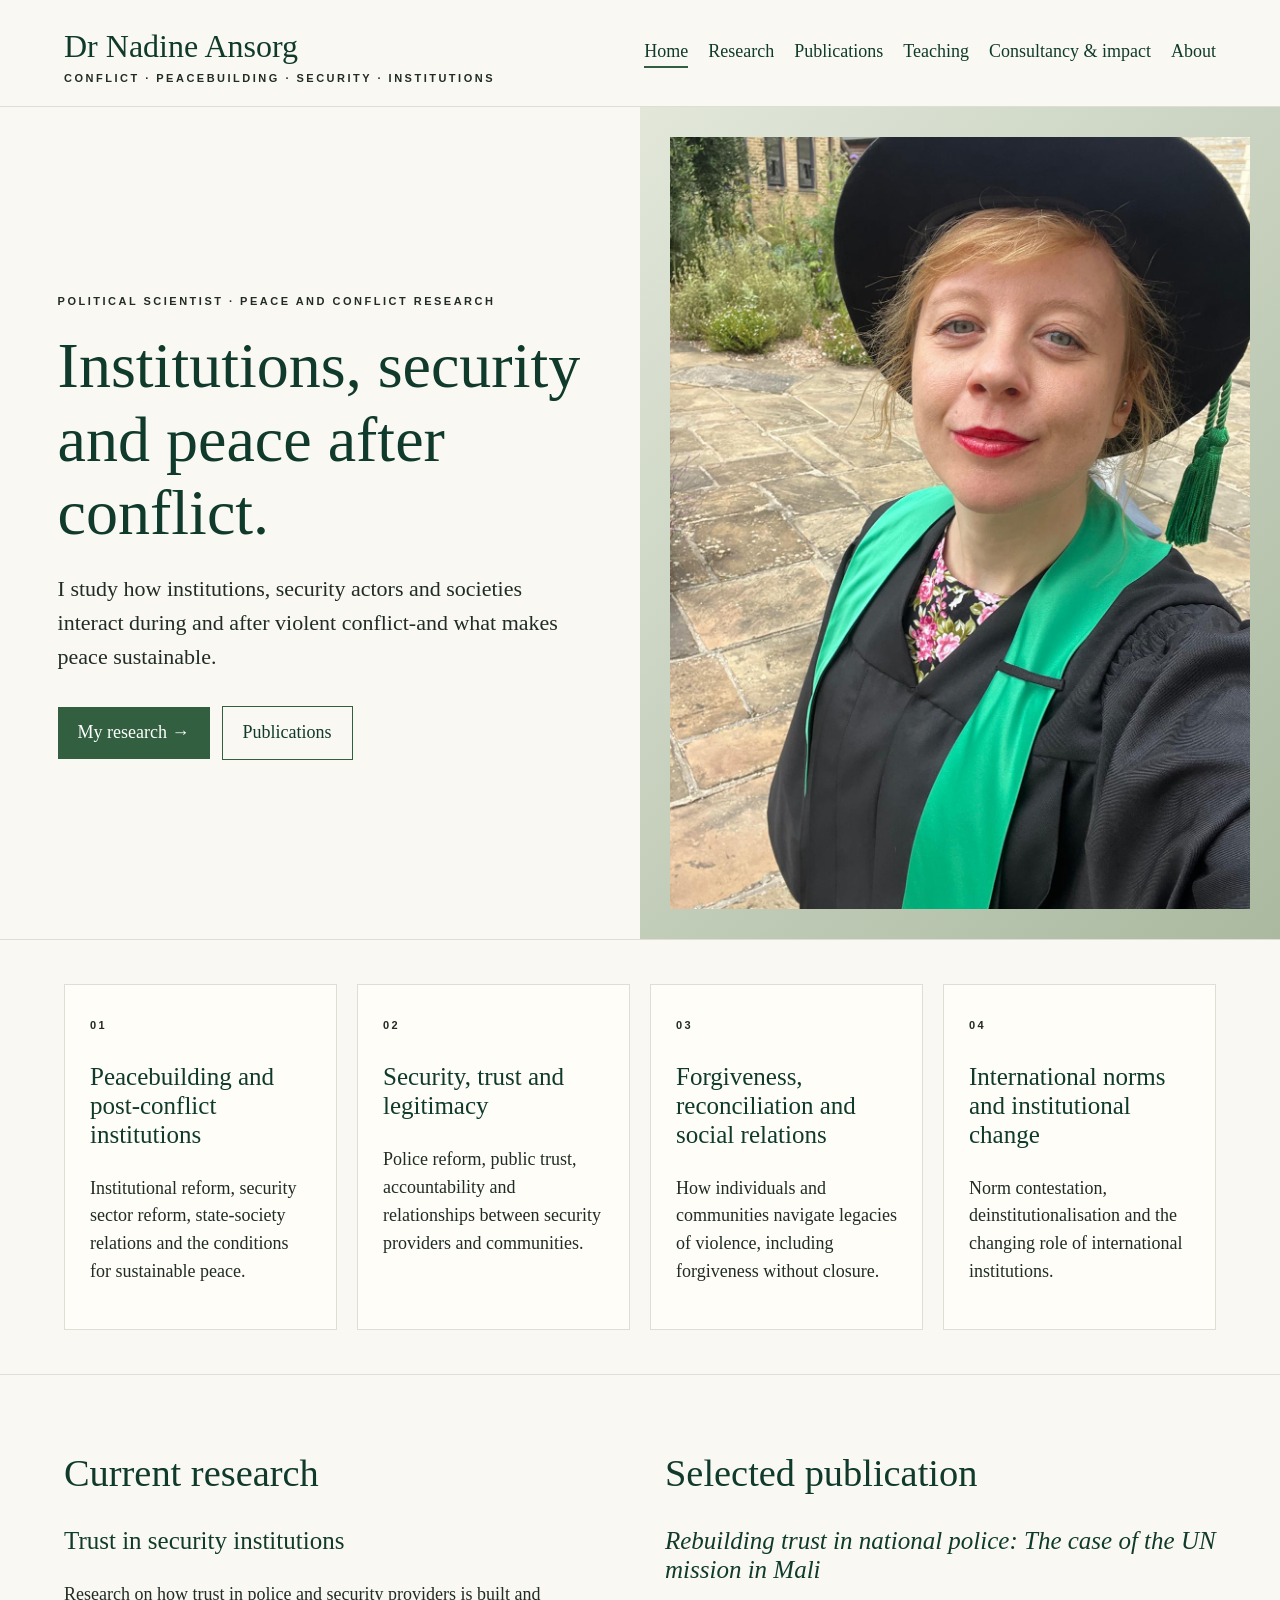
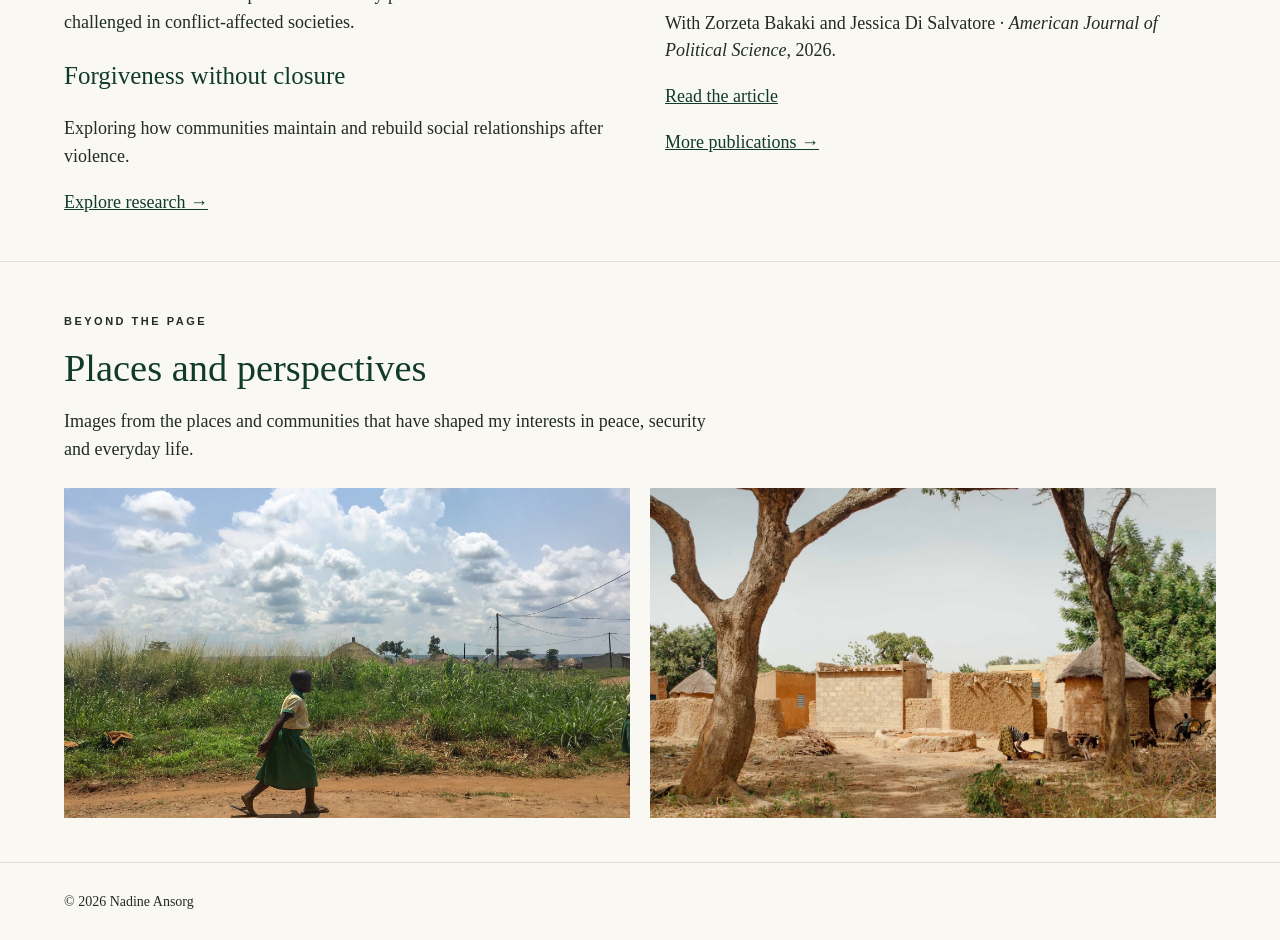
==== commit 7682ac7d: "Reference renamed photograph on index.html" ====
--- a/index.html
+++ b/index.html
@@ -1 +1 @@
-<!doctype html><html lang="en"><head><meta charset="utf-8"><meta name="viewport" content="width=device-width,initial-scale=1"><meta name="description" content="Dr Nadine Ansorg: conflict, peacebuilding, security and institutions."><title>Home | Dr Nadine Ansorg</title><link rel="stylesheet" href="style.css"></head><body data-page="Home"><header></header><main><div class="hero"><div class="copy"><span class="eyebrow">Political scientist · Peace and conflict research</span><h1>Institutions, security and peace after conflict.</h1><p class="lead">I study how institutions, security actors and societies interact during and after violent conflict-and what makes peace sustainable.</p><a class="button" href="research.html">My research →</a><a class="button alt" href="publications.html">Publications</a></div><div class="photo"><img src="WhatsApp%20Image%202026-11-01%20at%2011.00.04%20%282%29.jpeg" alt="Nadine Ansorg in academic graduation robes outdoors" loading="eager"></div></div><section class="divider"><div class="grid"><article class="tile"><span class="eyebrow">01</span><h3>Peacebuilding and post-conflict institutions</h3><p>Institutional reform, security sector reform, state-society relations and the conditions for sustainable peace.</p></article><article class="tile"><span class="eyebrow">02</span><h3>Security, trust and legitimacy</h3><p>Police reform, public trust, accountability and relationships between security providers and communities.</p></article><article class="tile"><span class="eyebrow">03</span><h3>Forgiveness, reconciliation and social relations</h3><p>How individuals and communities navigate legacies of violence, including forgiveness without closure.</p></article><article class="tile"><span class="eyebrow">04</span><h3>International norms and institutional change</h3><p>Norm contestation, deinstitutionalisation and the changing role of international institutions.</p></article></div></section><section class="divider split"><div><h2>Current research</h2><h3>Trust in security institutions</h3><p>Research on how trust in police and security providers is built and challenged in conflict-affected societies.</p><h3>Forgiveness without closure</h3><p>Exploring how communities maintain and rebuild social relationships after violence.</p><a href="research.html">Explore research →</a></div><div><h2>Selected publication</h2><h3><em>Rebuilding trust in national police: The case of the UN mission in Mali</em></h3><p>With Zorzeta Bakaki and Jessica Di Salvatore · <em>American Journal of Political Science</em>, 2026.</p><p><a href="https://doi.org/10.1111/ajps.70066" target="_blank" rel="noopener noreferrer">Read the article</a></p><a href="publications.html">More publications →</a></div></section><section class="divider field-gallery"><div class="field-gallery-intro"><span class="eyebrow">Beyond the page</span><h2>Places and perspectives</h2><p>Images from the places and communities that have shaped my interests in peace, security and everyday life.</p></div><div class="field-gallery-grid"><figure><img src="research-landscape-original-clean.jpg" alt="Rural landscape beneath a wide, cloud-filled sky, with a child walking along a dirt road" loading="lazy"></figure><figure><img src="village-original-clean.jpg" alt="Large shade trees and traditional buildings in a village courtyard" loading="lazy"></figure></div></section></main><footer></footer><script src="site.js"></script></body></html>+<!doctype html><html lang="en"><head><meta charset="utf-8"><meta name="viewport" content="width=device-width,initial-scale=1"><meta name="description" content="Dr Nadine Ansorg: conflict, peacebuilding, security and institutions."><title>Home | Dr Nadine Ansorg</title><link rel="stylesheet" href="style.css"></head><body data-page="Home"><header></header><main><div class="hero"><div class="copy"><span class="eyebrow">Political scientist · Peace and conflict research</span><h1>Institutions, security and peace after conflict.</h1><p class="lead">I study how institutions, security actors and societies interact during and after violent conflict-and what makes peace sustainable.</p><a class="button" href="research.html">My research →</a><a class="button alt" href="publications.html">Publications</a></div><div class="photo"><img src="Graduation%20image.jpeg" alt="Nadine Ansorg in academic graduation robes outdoors" loading="eager"></div></div><section class="divider"><div class="grid"><article class="tile"><span class="eyebrow">01</span><h3>Peacebuilding and post-conflict institutions</h3><p>Institutional reform, security sector reform, state-society relations and the conditions for sustainable peace.</p></article><article class="tile"><span class="eyebrow">02</span><h3>Security, trust and legitimacy</h3><p>Police reform, public trust, accountability and relationships between security providers and communities.</p></article><article class="tile"><span class="eyebrow">03</span><h3>Forgiveness, reconciliation and social relations</h3><p>How individuals and communities navigate legacies of violence, including forgiveness without closure.</p></article><article class="tile"><span class="eyebrow">04</span><h3>International norms and institutional change</h3><p>Norm contestation, deinstitutionalisation and the changing role of international institutions.</p></article></div></section><section class="divider split"><div><h2>Current research</h2><h3>Trust in security institutions</h3><p>Research on how trust in police and security providers is built and challenged in conflict-affected societies.</p><h3>Forgiveness without closure</h3><p>Exploring how communities maintain and rebuild social relationships after violence.</p><a href="research.html">Explore research →</a></div><div><h2>Selected publication</h2><h3><em>Rebuilding trust in national police: The case of the UN mission in Mali</em></h3><p>With Zorzeta Bakaki and Jessica Di Salvatore · <em>American Journal of Political Science</em>, 2026.</p><p><a href="https://doi.org/10.1111/ajps.70066" target="_blank" rel="noopener noreferrer">Read the article</a></p><a href="publications.html">More publications →</a></div></section><section class="divider field-gallery"><div class="field-gallery-intro"><span class="eyebrow">Beyond the page</span><h2>Places and perspectives</h2><p>Images from the places and communities that have shaped my interests in peace, security and everyday life.</p></div><div class="field-gallery-grid"><figure><img src="research-landscape-original-clean.jpg" alt="Rural landscape beneath a wide, cloud-filled sky, with a child walking along a dirt road" loading="lazy"></figure><figure><img src="village-original-clean.jpg" alt="Large shade trees and traditional buildings in a village courtyard" loading="lazy"></figure></div></section></main><footer></footer><script src="site.js"></script></body></html>
--- a/style.css
+++ b/style.css
@@ -9,3 +9,6 @@
 
 /* Responsive navigation and readability refinements */
 @media(max-width:580px){header{padding:18px 5%}.brand{font-size:27px}.tag{letter-spacing:1.5px;line-height:1.5;margin-top:5px}nav{gap:10px 16px}nav a{font-size:16px}.hero .copy{padding:35px 5%}.hero .photo{padding:0;min-height:260px}.lead{font-size:20px}.tile{min-height:0;padding:20px}.book-entry{grid-template-columns:minmax(80px,95px) minmax(0,1fr)}.book-entry h3{overflow-wrap:anywhere;font-size:21px}.supervision-list li{overflow-wrap:anywhere}}a:focus-visible{outline:2px solid var(--a);outline-offset:3px}
+
+/* Field photography */
+.field-gallery-intro{margin-bottom:24px}.field-gallery-intro h2{margin:12px 0}.field-gallery-grid{display:grid;grid-template-columns:1fr 1fr;gap:20px}.field-gallery-grid figure{margin:0;overflow:hidden;background:#e2e7da;height:330px}.field-gallery-grid img{display:block;width:100%;height:100%;object-fit:cover}.field-gallery-grid figure:nth-child(2) img{object-position:center 45%}@media(max-width:650px){.field-gallery-grid{grid-template-columns:1fr}.field-gallery-grid figure{height:260px}}
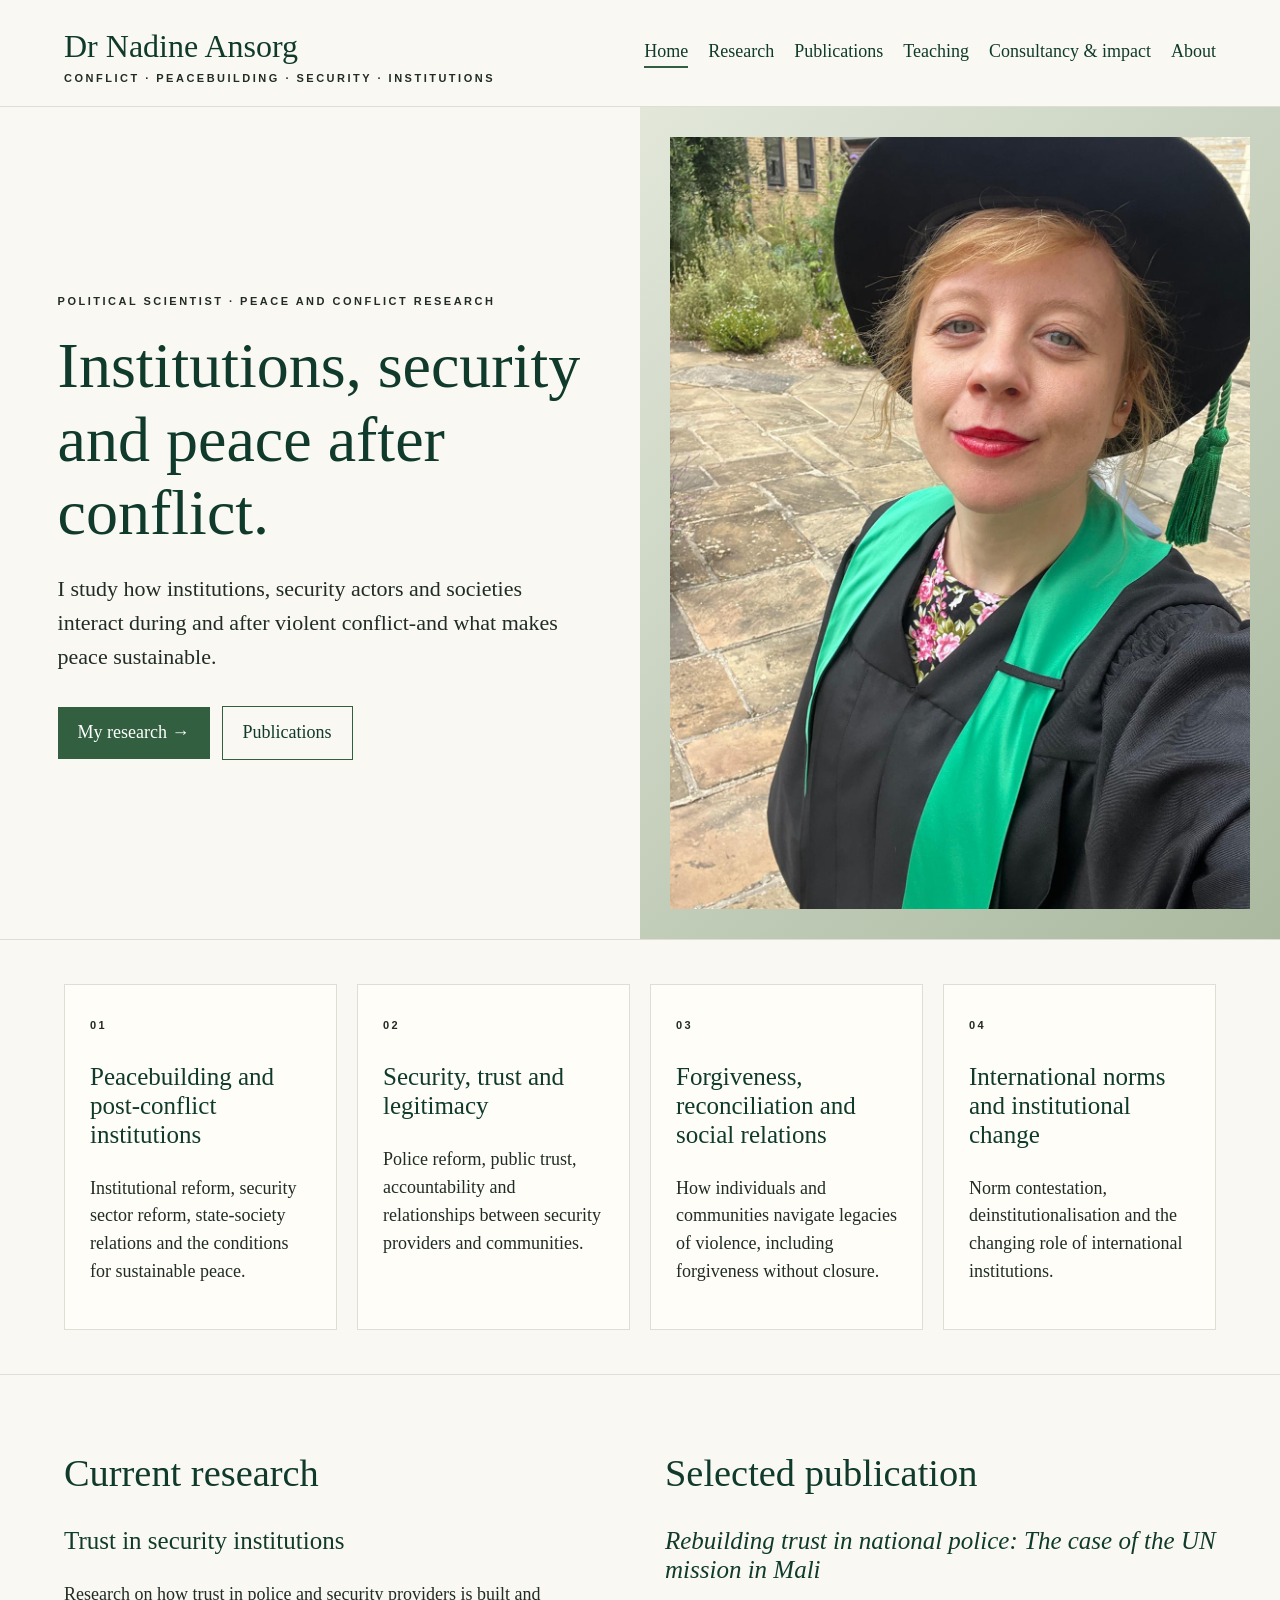
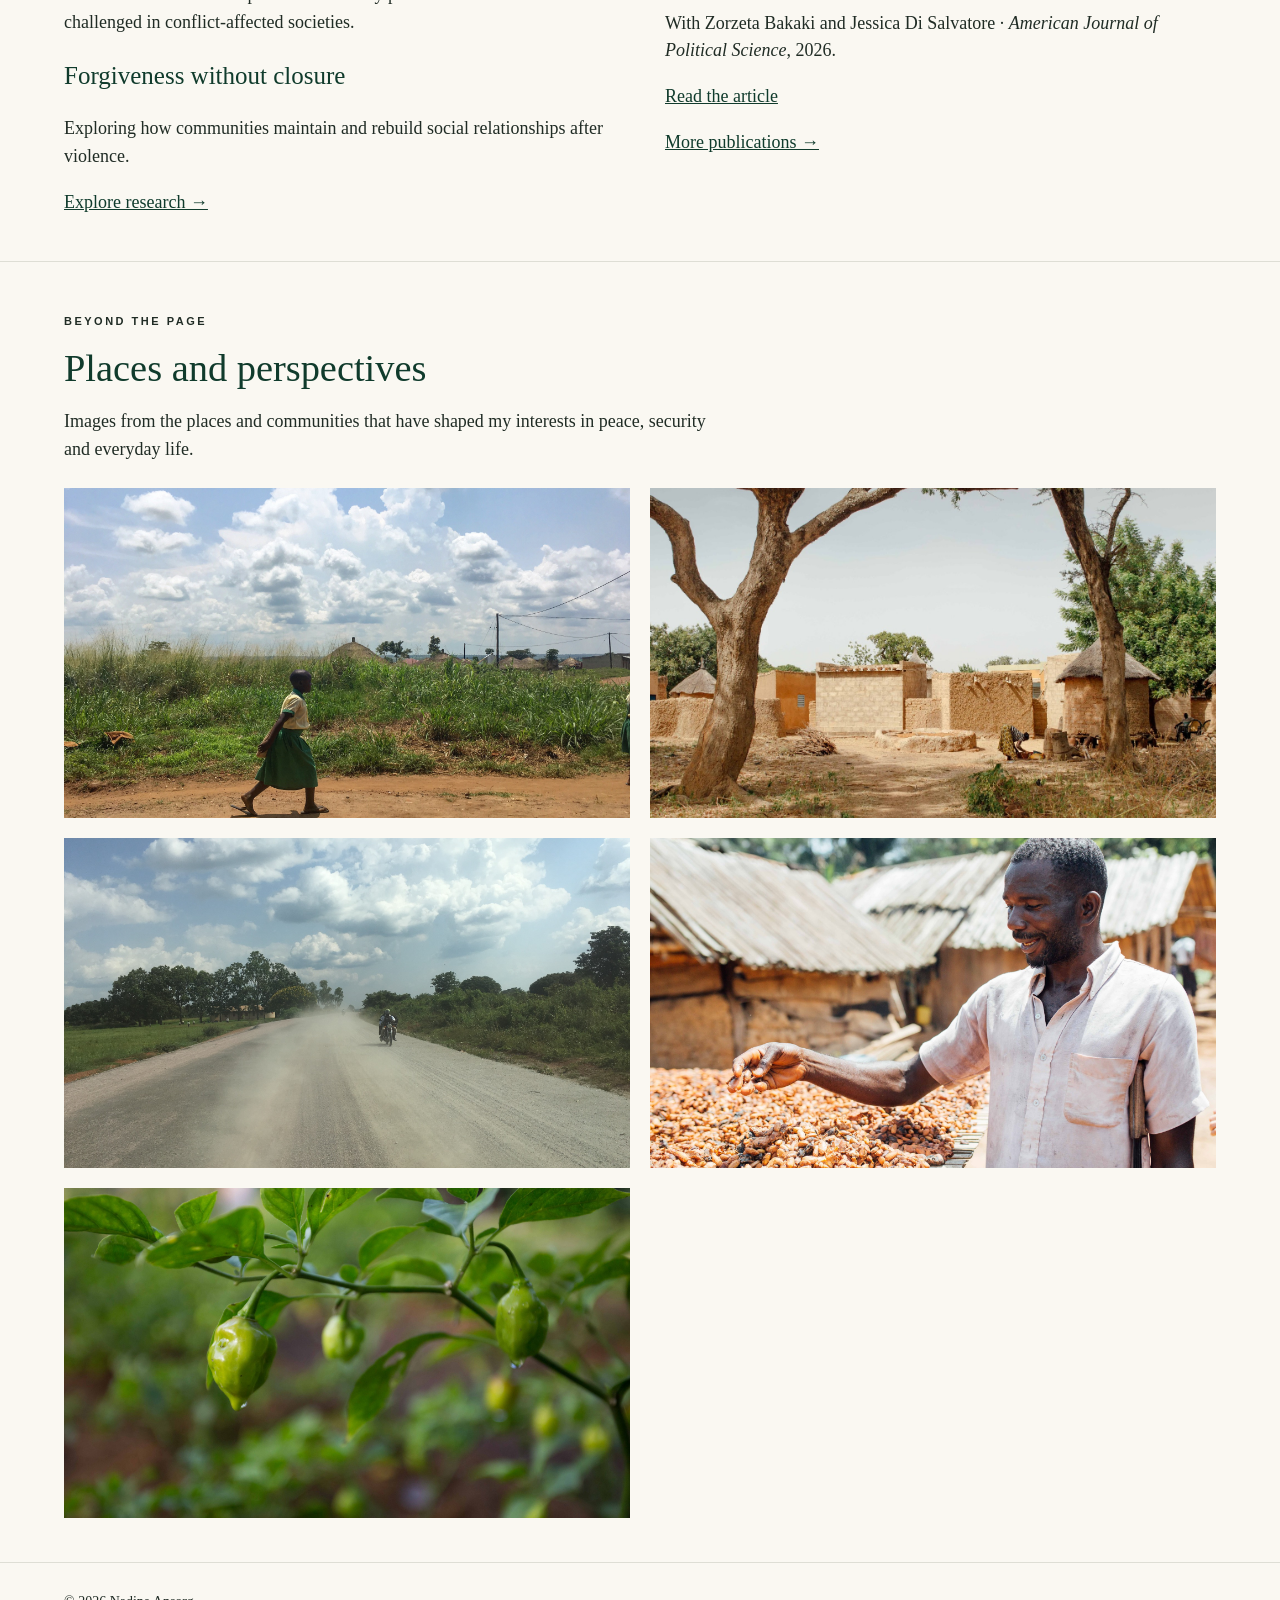
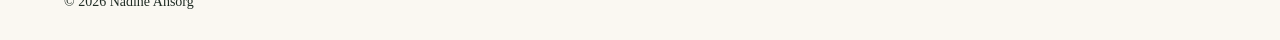
==== commit f56e3ac8: "Add original road cocoa and peppers photographs to homepage" ====
--- a/index.html
+++ b/index.html
@@ -1 +1 @@
-<!doctype html><html lang="en"><head><meta charset="utf-8"><meta name="viewport" content="width=device-width,initial-scale=1"><meta name="description" content="Dr Nadine Ansorg: conflict, peacebuilding, security and institutions."><title>Home | Dr Nadine Ansorg</title><link rel="stylesheet" href="style.css"></head><body data-page="Home"><header></header><main><div class="hero"><div class="copy"><span class="eyebrow">Political scientist · Peace and conflict research</span><h1>Institutions, security and peace after conflict.</h1><p class="lead">I study how institutions, security actors and societies interact during and after violent conflict-and what makes peace sustainable.</p><a class="button" href="research.html">My research →</a><a class="button alt" href="publications.html">Publications</a></div><div class="photo"><img src="Graduation%20image.jpeg" alt="Nadine Ansorg in academic graduation robes outdoors" loading="eager"></div></div><section class="divider"><div class="grid"><article class="tile"><span class="eyebrow">01</span><h3>Peacebuilding and post-conflict institutions</h3><p>Institutional reform, security sector reform, state-society relations and the conditions for sustainable peace.</p></article><article class="tile"><span class="eyebrow">02</span><h3>Security, trust and legitimacy</h3><p>Police reform, public trust, accountability and relationships between security providers and communities.</p></article><article class="tile"><span class="eyebrow">03</span><h3>Forgiveness, reconciliation and social relations</h3><p>How individuals and communities navigate legacies of violence, including forgiveness without closure.</p></article><article class="tile"><span class="eyebrow">04</span><h3>International norms and institutional change</h3><p>Norm contestation, deinstitutionalisation and the changing role of international institutions.</p></article></div></section><section class="divider split"><div><h2>Current research</h2><h3>Trust in security institutions</h3><p>Research on how trust in police and security providers is built and challenged in conflict-affected societies.</p><h3>Forgiveness without closure</h3><p>Exploring how communities maintain and rebuild social relationships after violence.</p><a href="research.html">Explore research →</a></div><div><h2>Selected publication</h2><h3><em>Rebuilding trust in national police: The case of the UN mission in Mali</em></h3><p>With Zorzeta Bakaki and Jessica Di Salvatore · <em>American Journal of Political Science</em>, 2026.</p><p><a href="https://doi.org/10.1111/ajps.70066" target="_blank" rel="noopener noreferrer">Read the article</a></p><a href="publications.html">More publications →</a></div></section><section class="divider field-gallery"><div class="field-gallery-intro"><span class="eyebrow">Beyond the page</span><h2>Places and perspectives</h2><p>Images from the places and communities that have shaped my interests in peace, security and everyday life.</p></div><div class="field-gallery-grid"><figure><img src="research-landscape-original-clean.jpg" alt="Rural landscape beneath a wide, cloud-filled sky, with a child walking along a dirt road" loading="lazy"></figure><figure><img src="village-original-clean.jpg" alt="Large shade trees and traditional buildings in a village courtyard" loading="lazy"></figure></div></section></main><footer></footer><script src="site.js"></script></body></html>+<!doctype html><html lang="en"><head><meta charset="utf-8"><meta name="viewport" content="width=device-width,initial-scale=1"><meta name="description" content="Dr Nadine Ansorg: conflict, peacebuilding, security and institutions."><title>Home | Dr Nadine Ansorg</title><link rel="stylesheet" href="style.css"></head><body data-page="Home"><header></header><main><div class="hero"><div class="copy"><span class="eyebrow">Political scientist · Peace and conflict research</span><h1>Institutions, security and peace after conflict.</h1><p class="lead">I study how institutions, security actors and societies interact during and after violent conflict-and what makes peace sustainable.</p><a class="button" href="research.html">My research →</a><a class="button alt" href="publications.html">Publications</a></div><div class="photo"><img src="Graduation%20image.jpeg" alt="Nadine Ansorg in academic graduation robes outdoors" loading="eager"></div></div><section class="divider"><div class="grid"><article class="tile"><span class="eyebrow">01</span><h3>Peacebuilding and post-conflict institutions</h3><p>Institutional reform, security sector reform, state-society relations and the conditions for sustainable peace.</p></article><article class="tile"><span class="eyebrow">02</span><h3>Security, trust and legitimacy</h3><p>Police reform, public trust, accountability and relationships between security providers and communities.</p></article><article class="tile"><span class="eyebrow">03</span><h3>Forgiveness, reconciliation and social relations</h3><p>How individuals and communities navigate legacies of violence, including forgiveness without closure.</p></article><article class="tile"><span class="eyebrow">04</span><h3>International norms and institutional change</h3><p>Norm contestation, deinstitutionalisation and the changing role of international institutions.</p></article></div></section><section class="divider split"><div><h2>Current research</h2><h3>Trust in security institutions</h3><p>Research on how trust in police and security providers is built and challenged in conflict-affected societies.</p><h3>Forgiveness without closure</h3><p>Exploring how communities maintain and rebuild social relationships after violence.</p><a href="research.html">Explore research →</a></div><div><h2>Selected publication</h2><h3><em>Rebuilding trust in national police: The case of the UN mission in Mali</em></h3><p>With Zorzeta Bakaki and Jessica Di Salvatore · <em>American Journal of Political Science</em>, 2026.</p><p><a href="https://doi.org/10.1111/ajps.70066" target="_blank" rel="noopener noreferrer">Read the article</a></p><a href="publications.html">More publications →</a></div></section><section class="divider field-gallery"><div class="field-gallery-intro"><span class="eyebrow">Beyond the page</span><h2>Places and perspectives</h2><p>Images from the places and communities that have shaped my interests in peace, security and everyday life.</p></div><div class="field-gallery-grid"><figure><img src="research-landscape-original-clean.jpg" alt="Rural landscape beneath a wide, cloud-filled sky, with a child walking along a dirt road" loading="lazy"></figure><figure><img src="village-original-clean.jpg" alt="Large shade trees and traditional buildings in a village courtyard" loading="lazy"></figure><figure><img src="road-original-metadata-checked.jpg" alt="A broad road stretching towards the horizon beneath a cloud-filled sky" loading="lazy"></figure><figure><img src="cocoa-original-metadata-checked.jpg" alt="A farmer showing cocoa beans spread out to dry" loading="lazy"></figure><figure><img src="peppers-original-metadata-checked.jpg" alt="Green peppers growing on a leafy plant" loading="lazy"></figure></div></section></main><footer></footer><script src="site.js"></script></body></html>
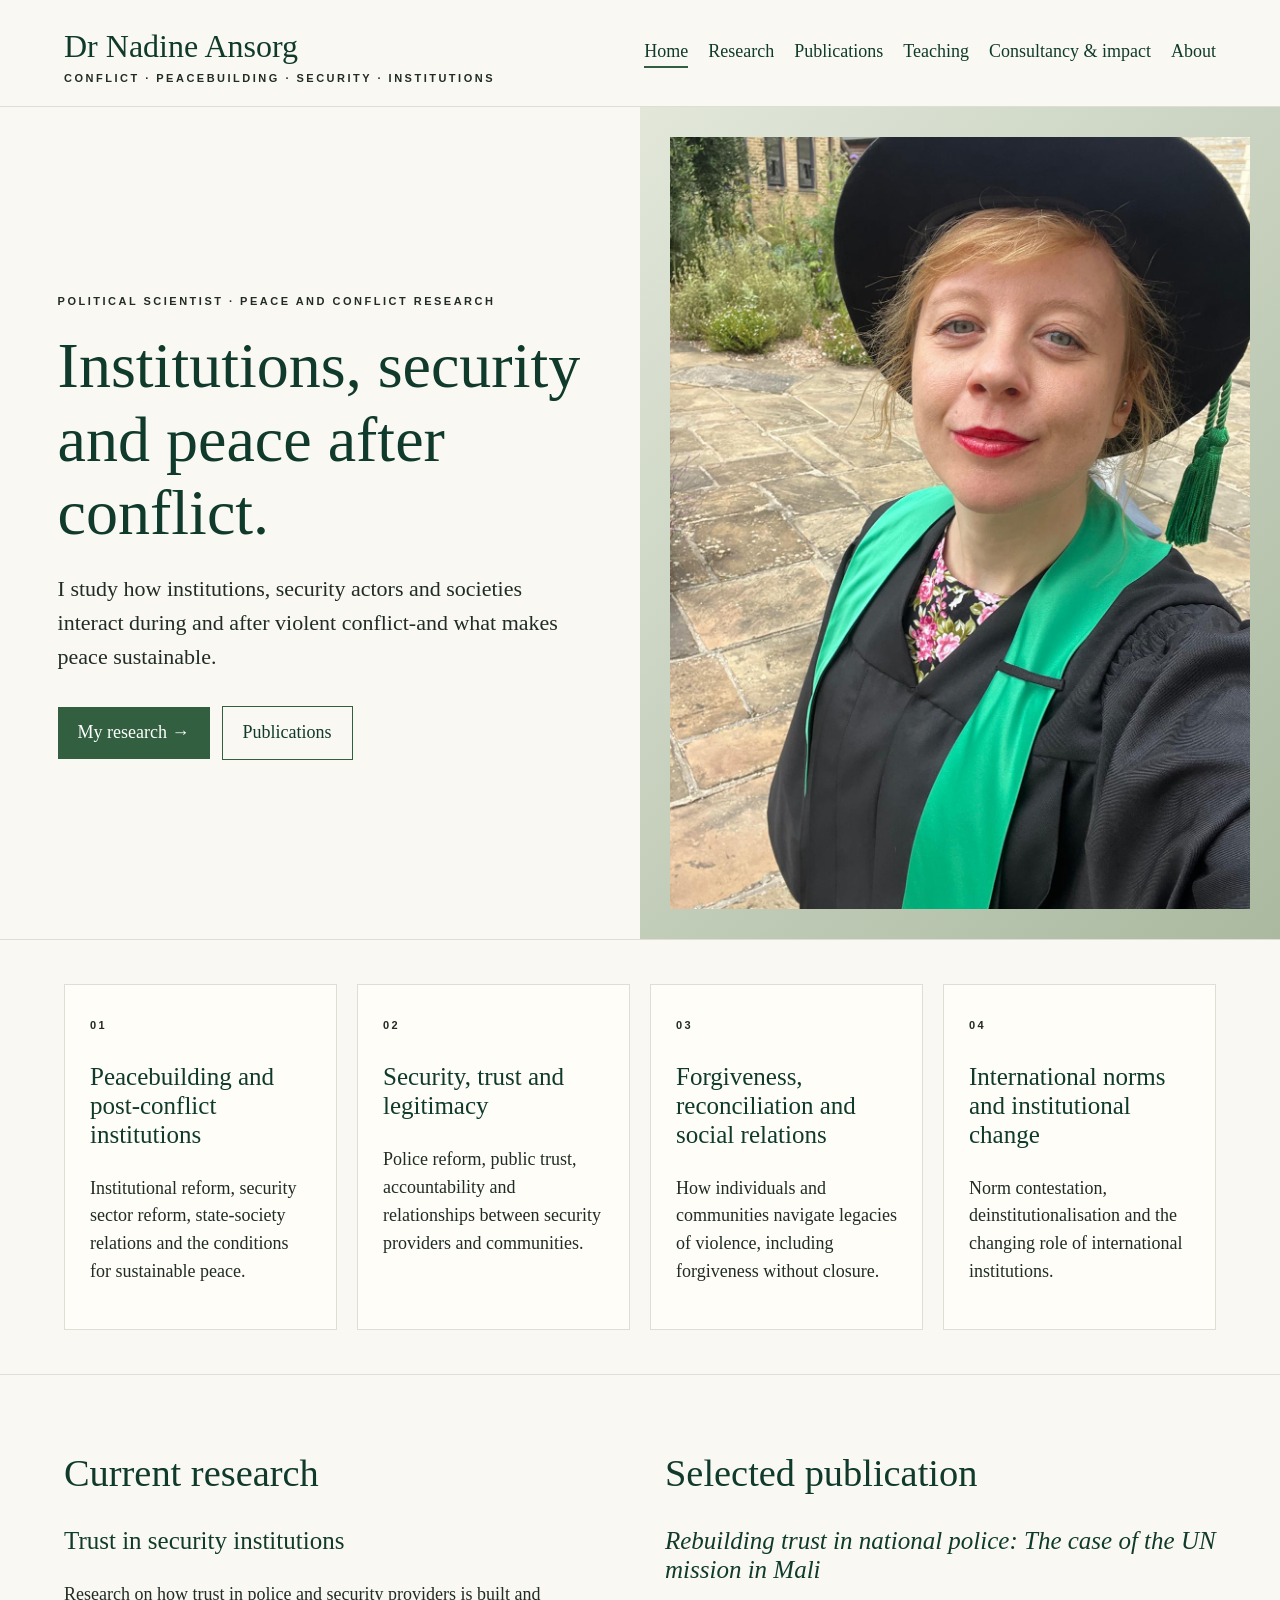
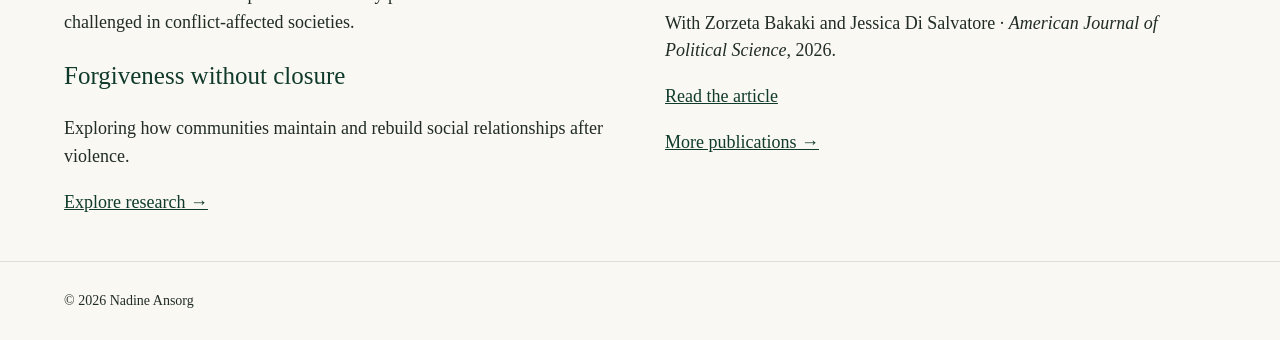
==== commit bbe0b752: "Remove homepage photo gallery after moving images to section pages" ====
--- a/index.html
+++ b/index.html
@@ -1 +1 @@
-<!doctype html><html lang="en"><head><meta charset="utf-8"><meta name="viewport" content="width=device-width,initial-scale=1"><meta name="description" content="Dr Nadine Ansorg: conflict, peacebuilding, security and institutions."><title>Home | Dr Nadine Ansorg</title><link rel="stylesheet" href="style.css"></head><body data-page="Home"><header></header><main><div class="hero"><div class="copy"><span class="eyebrow">Political scientist · Peace and conflict research</span><h1>Institutions, security and peace after conflict.</h1><p class="lead">I study how institutions, security actors and societies interact during and after violent conflict-and what makes peace sustainable.</p><a class="button" href="research.html">My research →</a><a class="button alt" href="publications.html">Publications</a></div><div class="photo"><img src="Graduation%20image.jpeg" alt="Nadine Ansorg in academic graduation robes outdoors" loading="eager"></div></div><section class="divider"><div class="grid"><article class="tile"><span class="eyebrow">01</span><h3>Peacebuilding and post-conflict institutions</h3><p>Institutional reform, security sector reform, state-society relations and the conditions for sustainable peace.</p></article><article class="tile"><span class="eyebrow">02</span><h3>Security, trust and legitimacy</h3><p>Police reform, public trust, accountability and relationships between security providers and communities.</p></article><article class="tile"><span class="eyebrow">03</span><h3>Forgiveness, reconciliation and social relations</h3><p>How individuals and communities navigate legacies of violence, including forgiveness without closure.</p></article><article class="tile"><span class="eyebrow">04</span><h3>International norms and institutional change</h3><p>Norm contestation, deinstitutionalisation and the changing role of international institutions.</p></article></div></section><section class="divider split"><div><h2>Current research</h2><h3>Trust in security institutions</h3><p>Research on how trust in police and security providers is built and challenged in conflict-affected societies.</p><h3>Forgiveness without closure</h3><p>Exploring how communities maintain and rebuild social relationships after violence.</p><a href="research.html">Explore research →</a></div><div><h2>Selected publication</h2><h3><em>Rebuilding trust in national police: The case of the UN mission in Mali</em></h3><p>With Zorzeta Bakaki and Jessica Di Salvatore · <em>American Journal of Political Science</em>, 2026.</p><p><a href="https://doi.org/10.1111/ajps.70066" target="_blank" rel="noopener noreferrer">Read the article</a></p><a href="publications.html">More publications →</a></div></section><section class="divider field-gallery"><div class="field-gallery-intro"><span class="eyebrow">Beyond the page</span><h2>Places and perspectives</h2><p>Images from the places and communities that have shaped my interests in peace, security and everyday life.</p></div><div class="field-gallery-grid"><figure><img src="research-landscape-original-clean.jpg" alt="Rural landscape beneath a wide, cloud-filled sky, with a child walking along a dirt road" loading="lazy"></figure><figure><img src="village-original-clean.jpg" alt="Large shade trees and traditional buildings in a village courtyard" loading="lazy"></figure><figure><img src="road-original-metadata-checked.jpg" alt="A broad road stretching towards the horizon beneath a cloud-filled sky" loading="lazy"></figure><figure><img src="cocoa-original-metadata-checked.jpg" alt="A farmer showing cocoa beans spread out to dry" loading="lazy"></figure><figure><img src="peppers-original-metadata-checked.jpg" alt="Green peppers growing on a leafy plant" loading="lazy"></figure></div></section></main><footer></footer><script src="site.js"></script></body></html>+<!doctype html><html lang="en"><head><meta charset="utf-8"><meta name="viewport" content="width=device-width,initial-scale=1"><meta name="description" content="Dr Nadine Ansorg: conflict, peacebuilding, security and institutions."><title>Home | Dr Nadine Ansorg</title><link rel="stylesheet" href="style.css"></head><body data-page="Home"><header></header><main><div class="hero"><div class="copy"><span class="eyebrow">Political scientist · Peace and conflict research</span><h1>Institutions, security and peace after conflict.</h1><p class="lead">I study how institutions, security actors and societies interact during and after violent conflict-and what makes peace sustainable.</p><a class="button" href="research.html">My research →</a><a class="button alt" href="publications.html">Publications</a></div><div class="photo"><img src="Graduation%20image.jpeg" alt="Nadine Ansorg in academic graduation robes outdoors" loading="eager"></div></div><section class="divider"><div class="grid"><article class="tile"><span class="eyebrow">01</span><h3>Peacebuilding and post-conflict institutions</h3><p>Institutional reform, security sector reform, state-society relations and the conditions for sustainable peace.</p></article><article class="tile"><span class="eyebrow">02</span><h3>Security, trust and legitimacy</h3><p>Police reform, public trust, accountability and relationships between security providers and communities.</p></article><article class="tile"><span class="eyebrow">03</span><h3>Forgiveness, reconciliation and social relations</h3><p>How individuals and communities navigate legacies of violence, including forgiveness without closure.</p></article><article class="tile"><span class="eyebrow">04</span><h3>International norms and institutional change</h3><p>Norm contestation, deinstitutionalisation and the changing role of international institutions.</p></article></div></section><section class="divider split"><div><h2>Current research</h2><h3>Trust in security institutions</h3><p>Research on how trust in police and security providers is built and challenged in conflict-affected societies.</p><h3>Forgiveness without closure</h3><p>Exploring how communities maintain and rebuild social relationships after violence.</p><a href="research.html">Explore research →</a></div><div><h2>Selected publication</h2><h3><em>Rebuilding trust in national police: The case of the UN mission in Mali</em></h3><p>With Zorzeta Bakaki and Jessica Di Salvatore · <em>American Journal of Political Science</em>, 2026.</p><p><a href="https://doi.org/10.1111/ajps.70066" target="_blank" rel="noopener noreferrer">Read the article</a></p><a href="publications.html">More publications →</a></div></section></main><footer></footer><script src="site.js"></script></body></html>
--- a/style.css
+++ b/style.css
@@ -12,3 +12,6 @@
 
 /* Field photography */
 .field-gallery-intro{margin-bottom:24px}.field-gallery-intro h2{margin:12px 0}.field-gallery-grid{display:grid;grid-template-columns:1fr 1fr;gap:20px}.field-gallery-grid figure{margin:0;overflow:hidden;background:#e2e7da;height:330px}.field-gallery-grid img{display:block;width:100%;height:100%;object-fit:cover}.field-gallery-grid figure:nth-child(2) img{object-position:center 45%}@media(max-width:650px){.field-gallery-grid{grid-template-columns:1fr}.field-gallery-grid figure{height:260px}}
+
+/* Five-photo homepage gallery */
+.field-gallery-grid{grid-template-columns:repeat(6,minmax(0,1fr))}.field-gallery-grid figure{grid-column:span 2}.field-gallery-grid figure:nth-child(1),.field-gallery-grid figure:nth-child(2){grid-column:span 3}.field-gallery-grid figure:nth-child(2) img{object-position:center 45%}@media(max-width:650px){.field-gallery-grid{grid-template-columns:1fr}.field-gallery-grid figure,.field-gallery-grid figure:nth-child(1),.field-gallery-grid figure:nth-child(2){grid-column:auto}}
